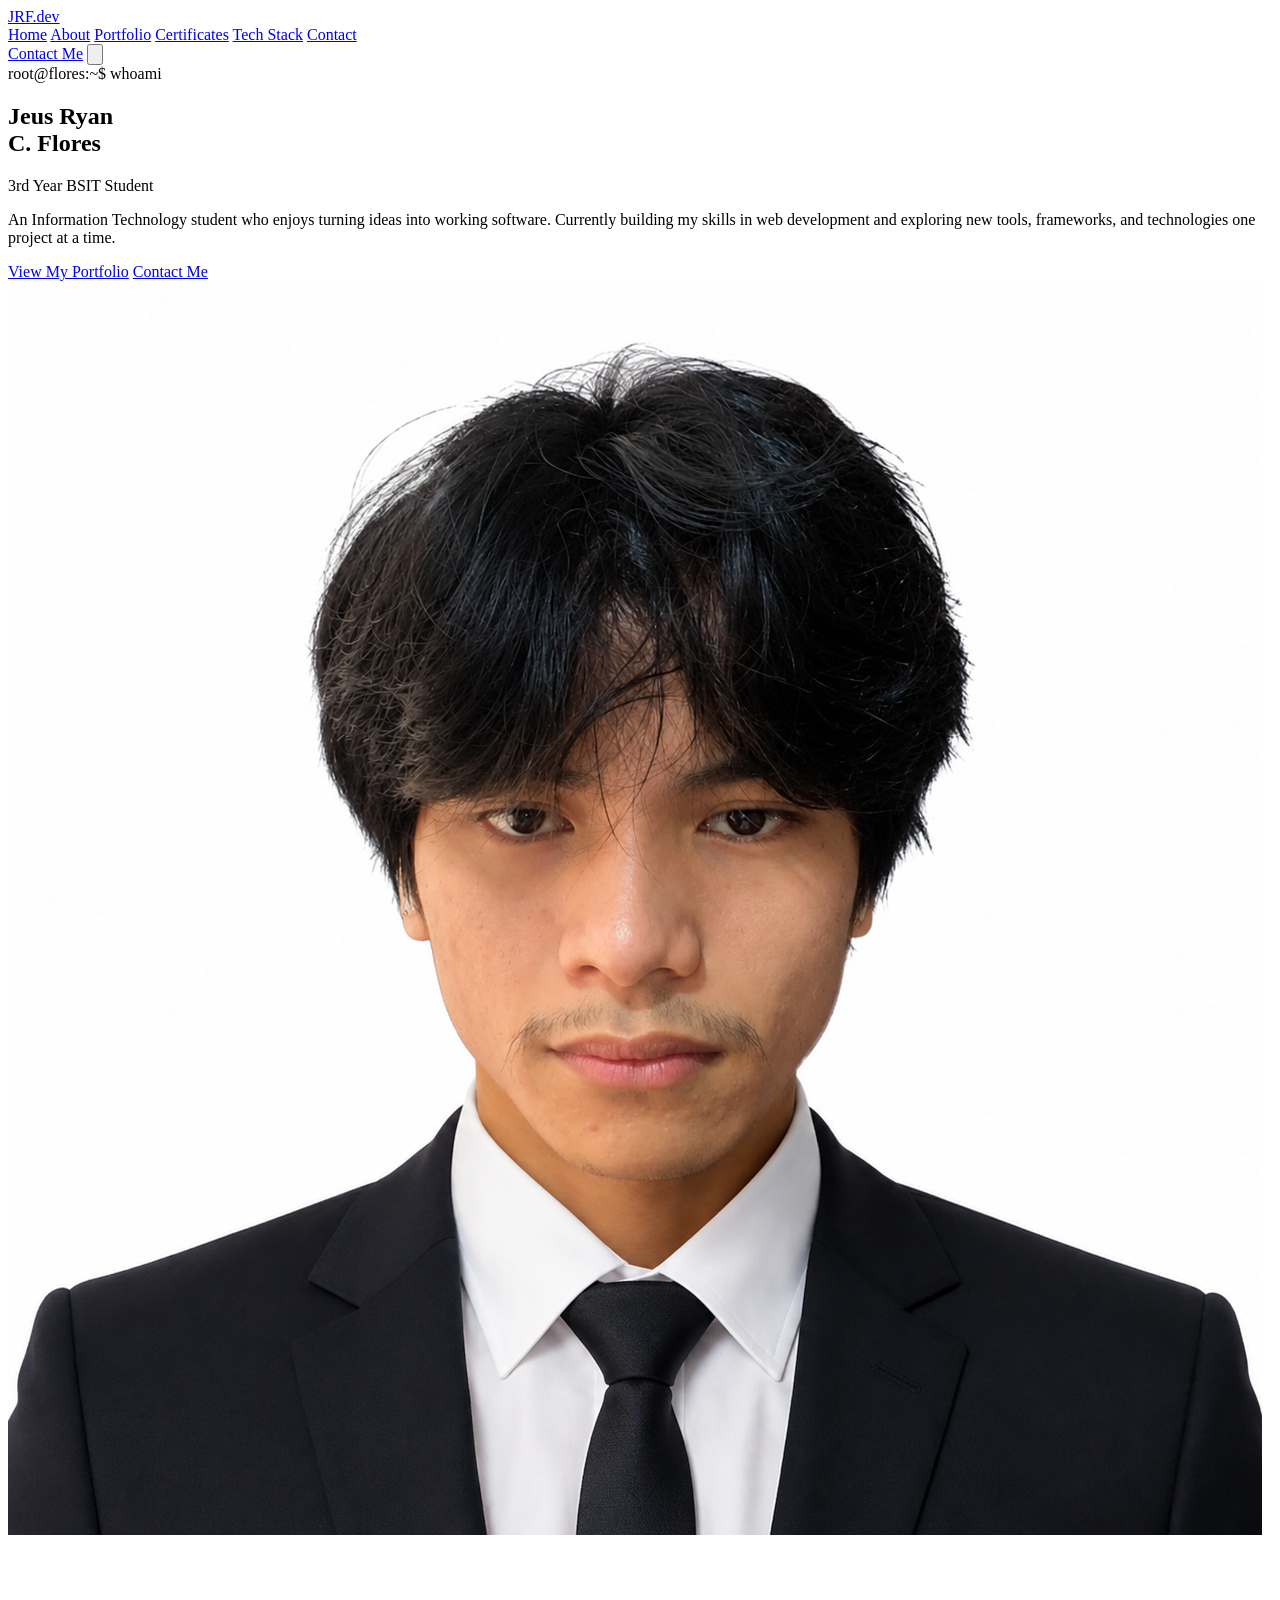
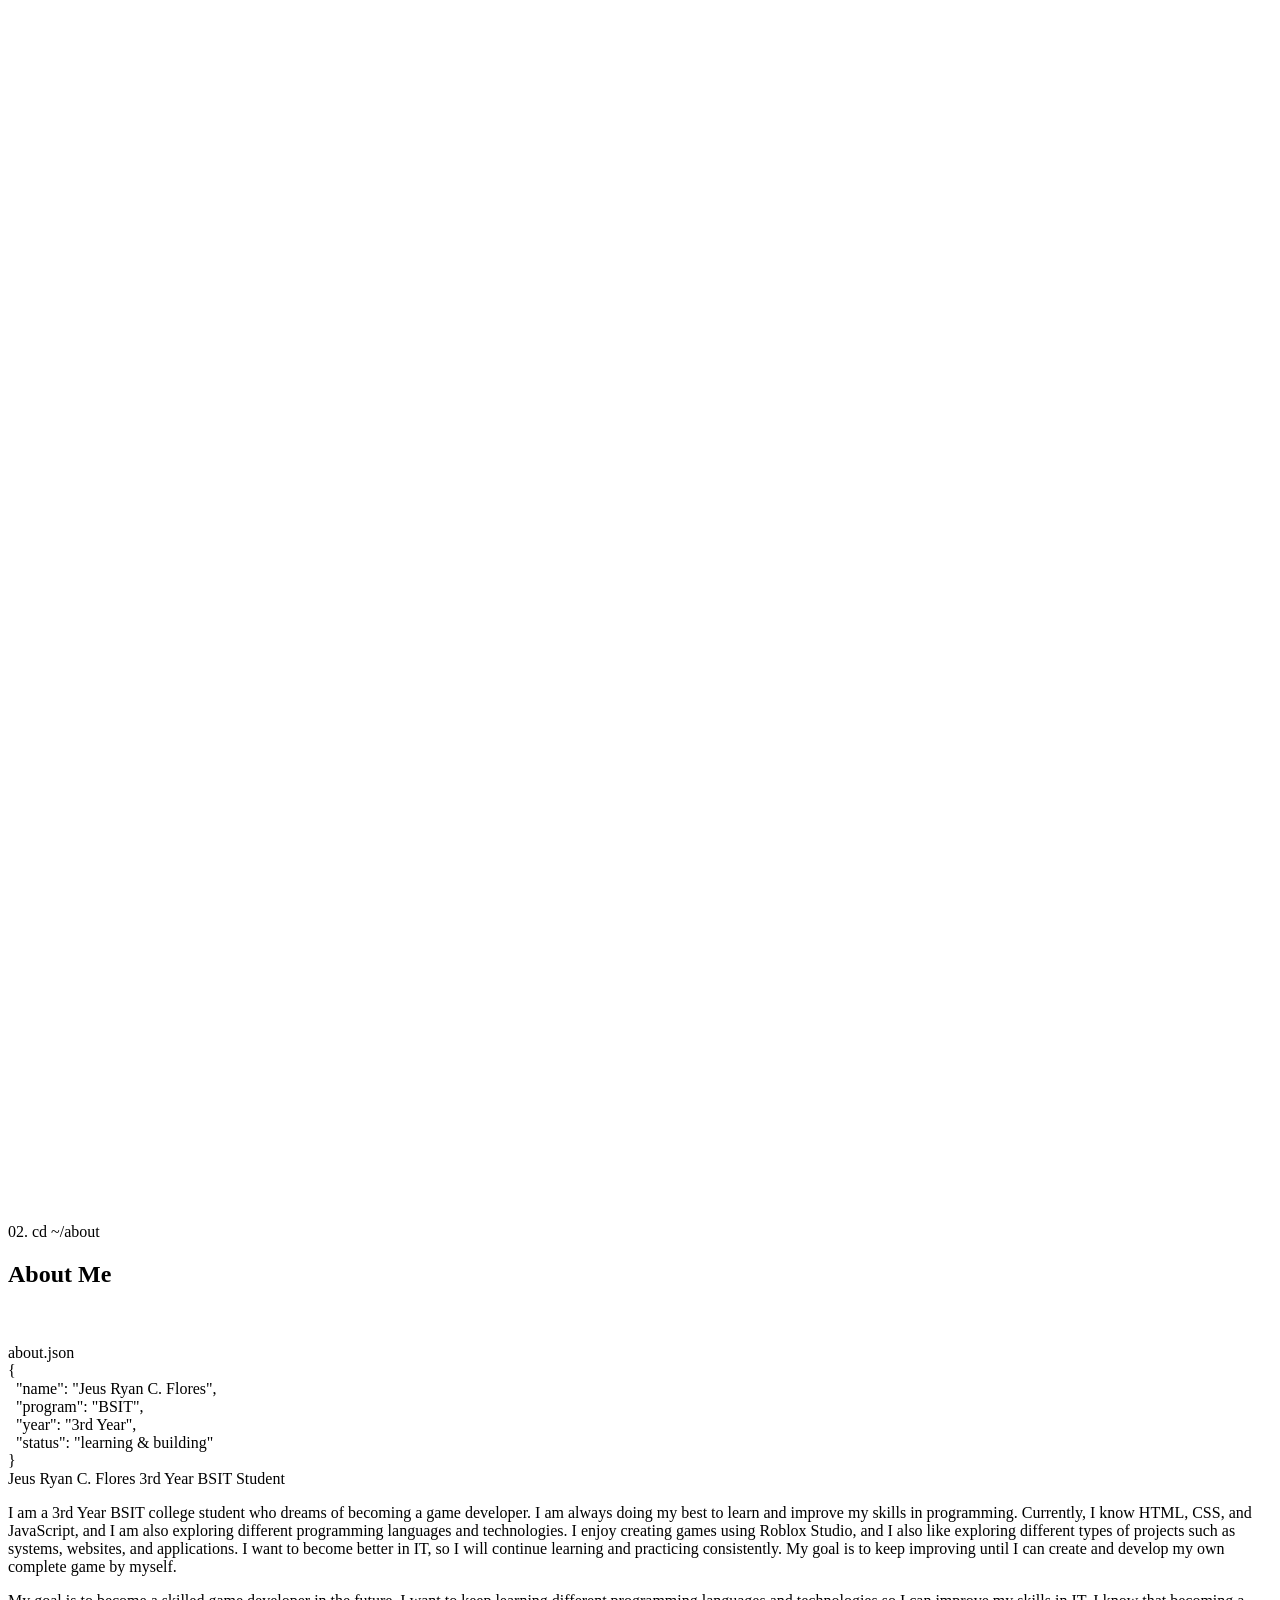
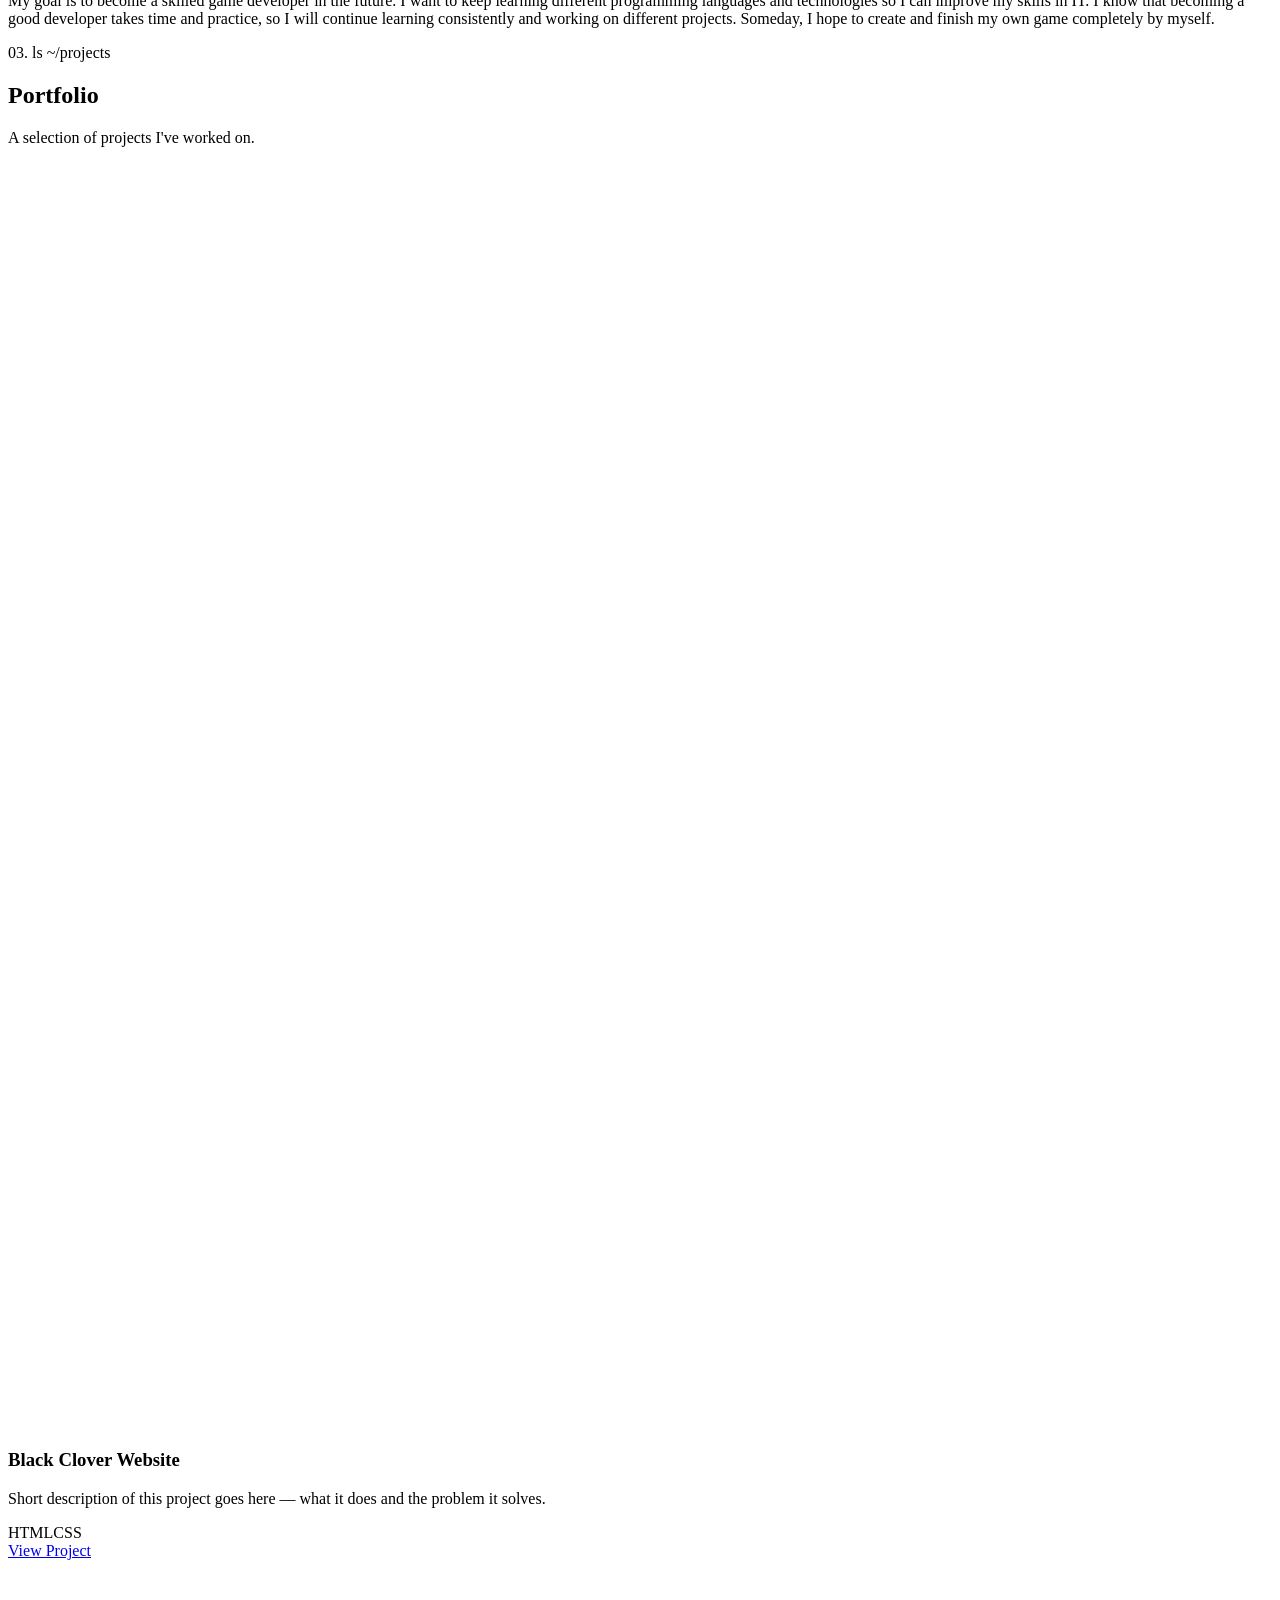
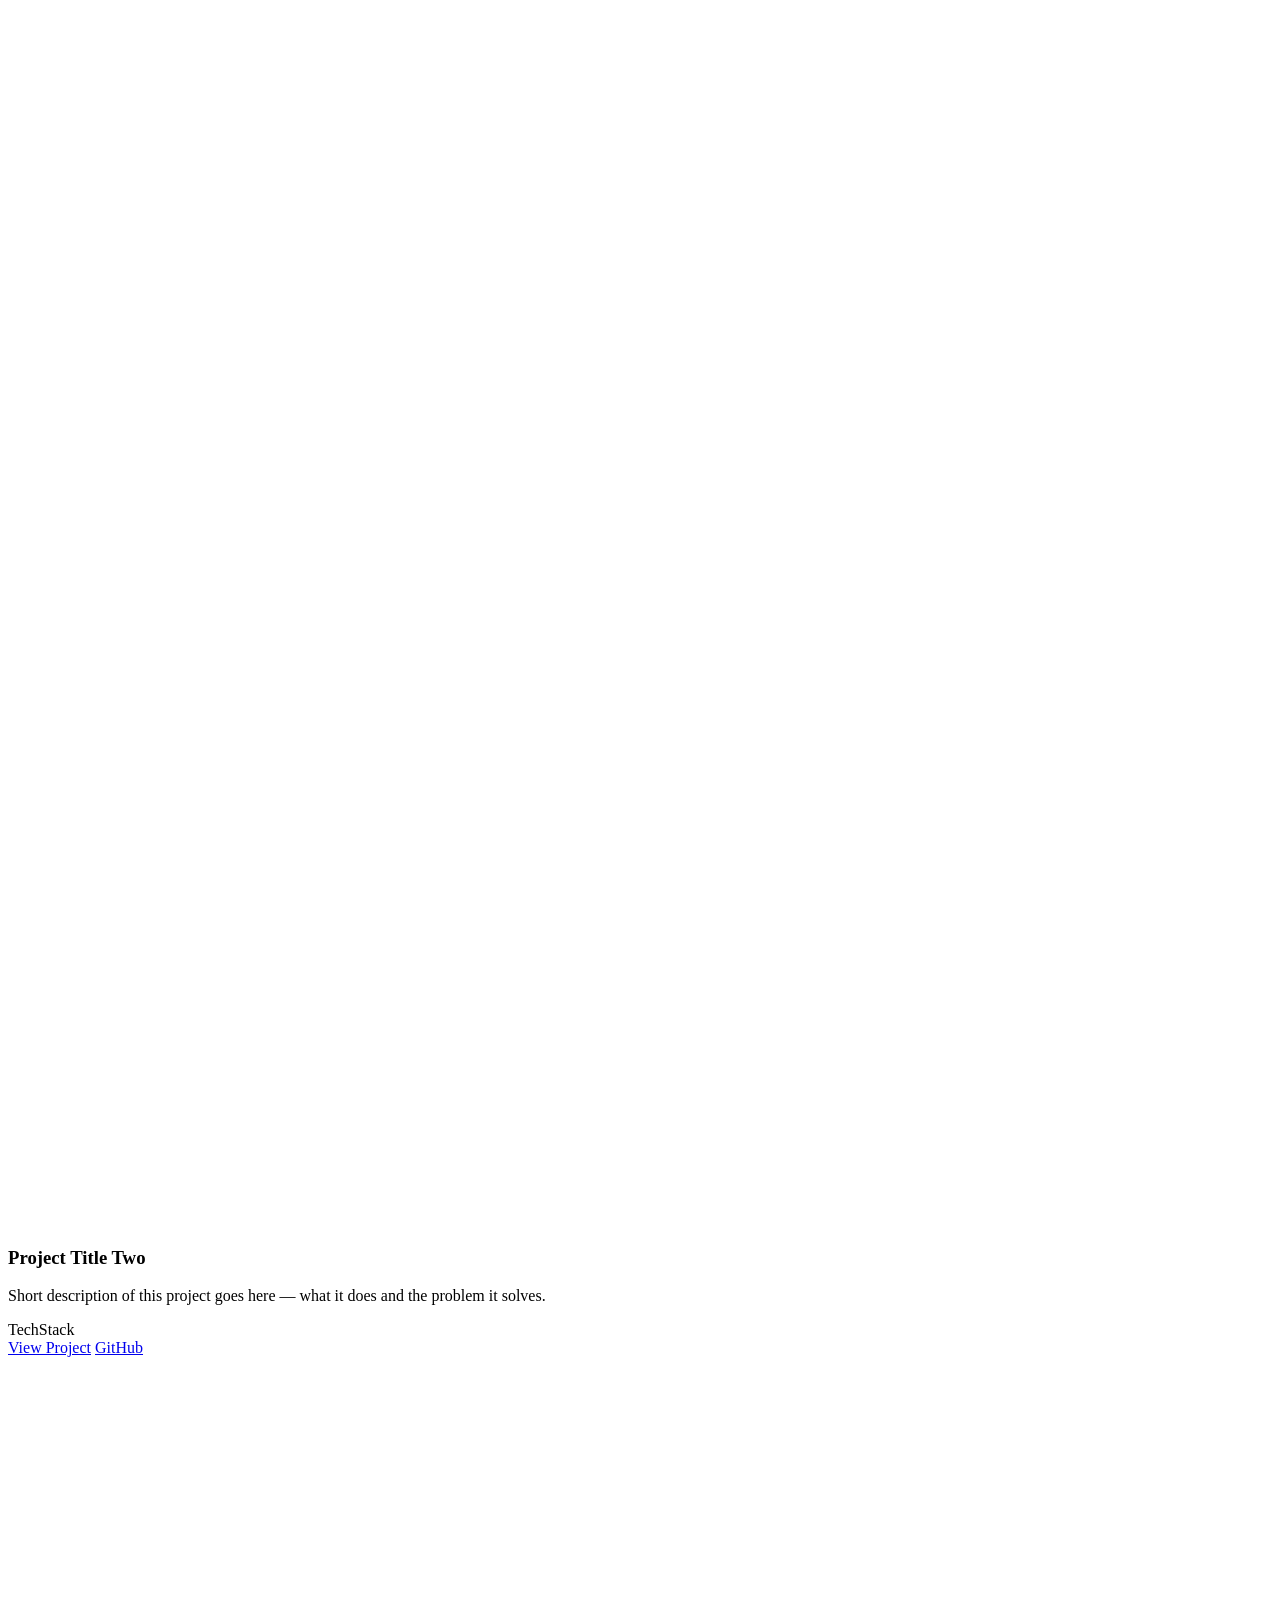
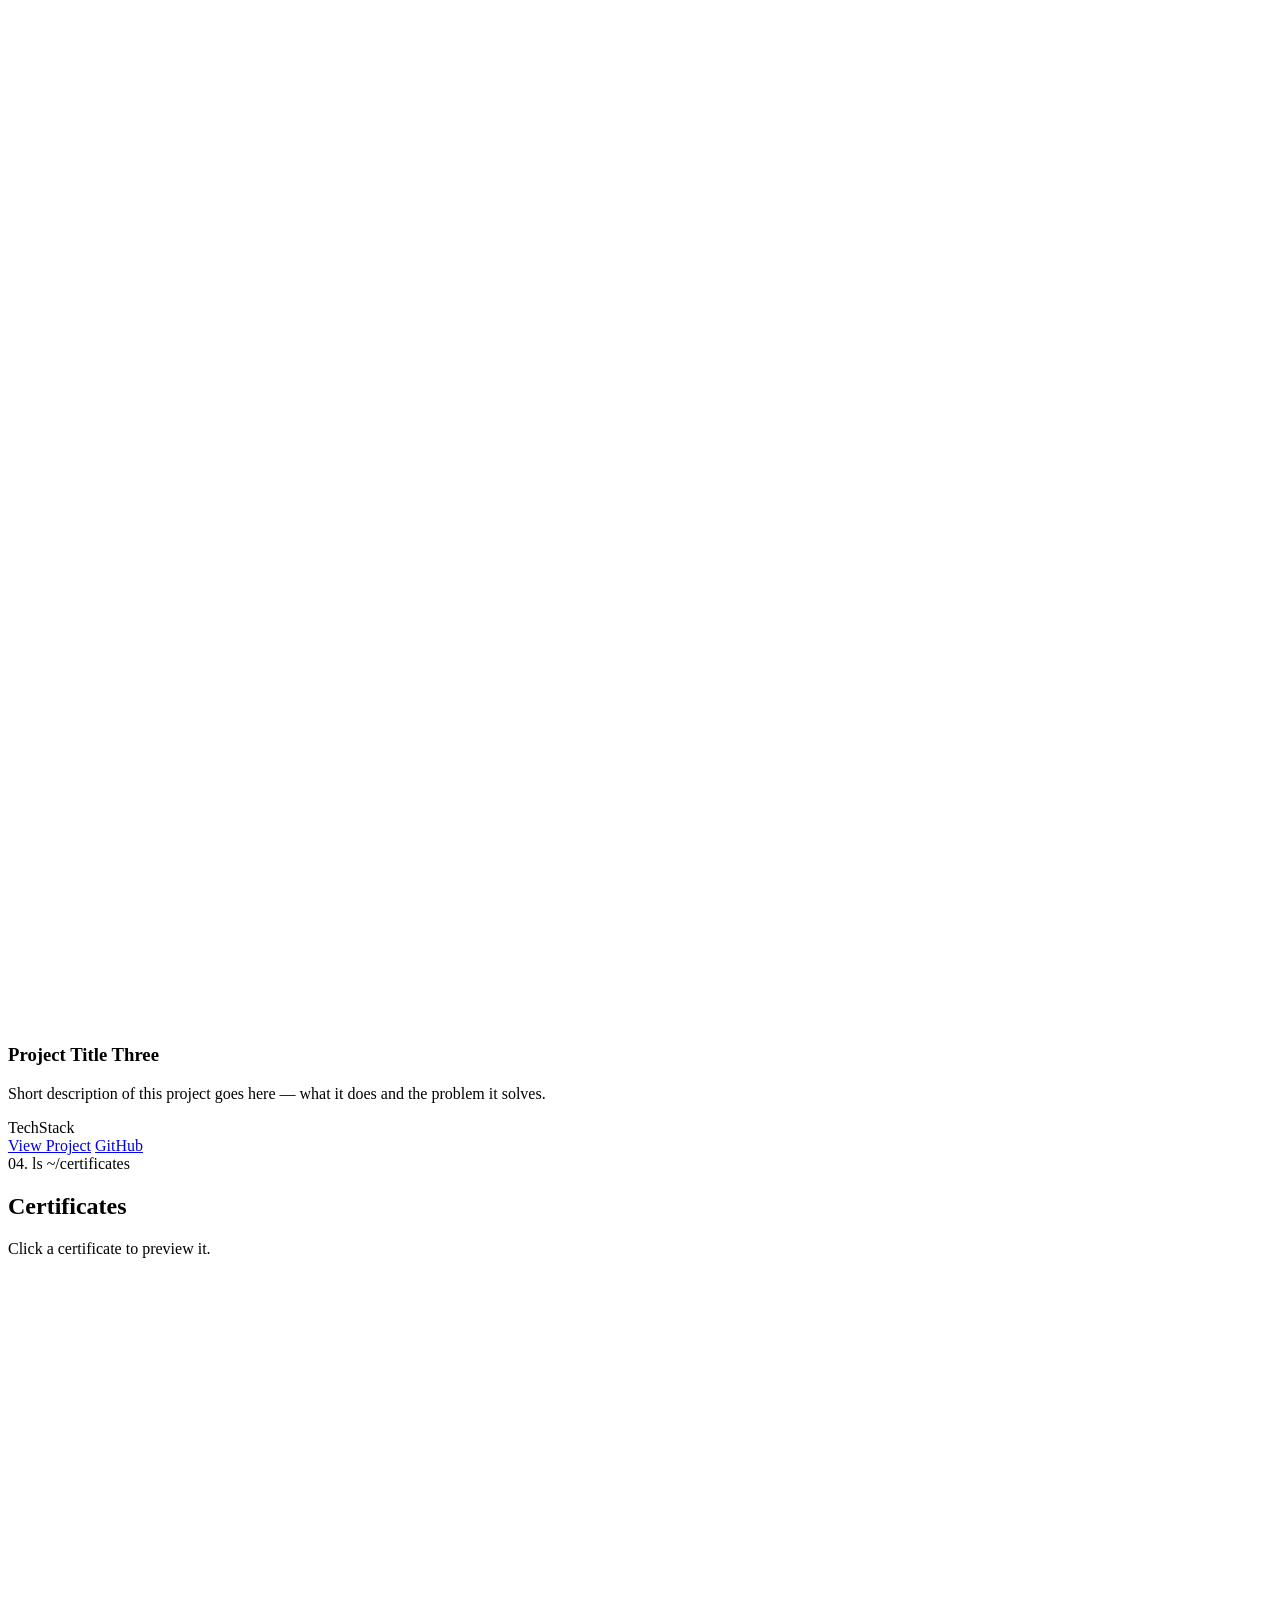
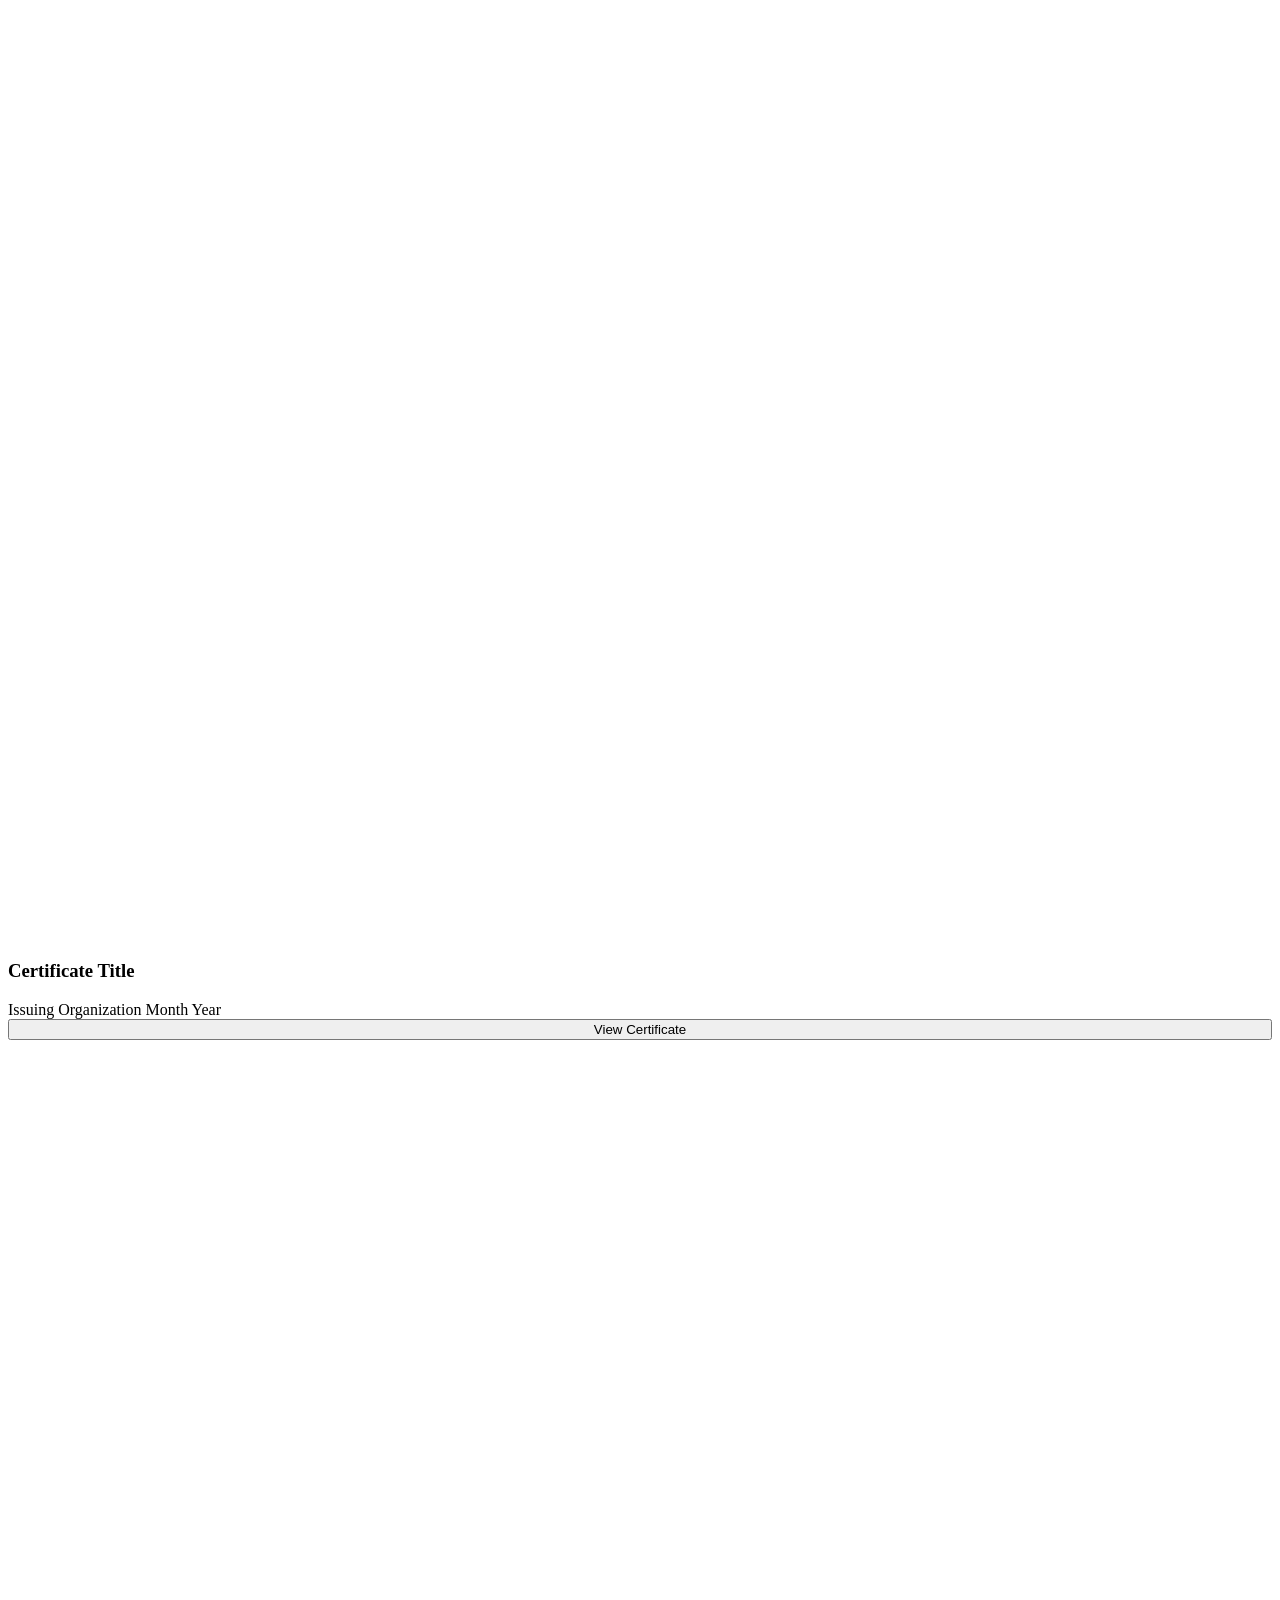
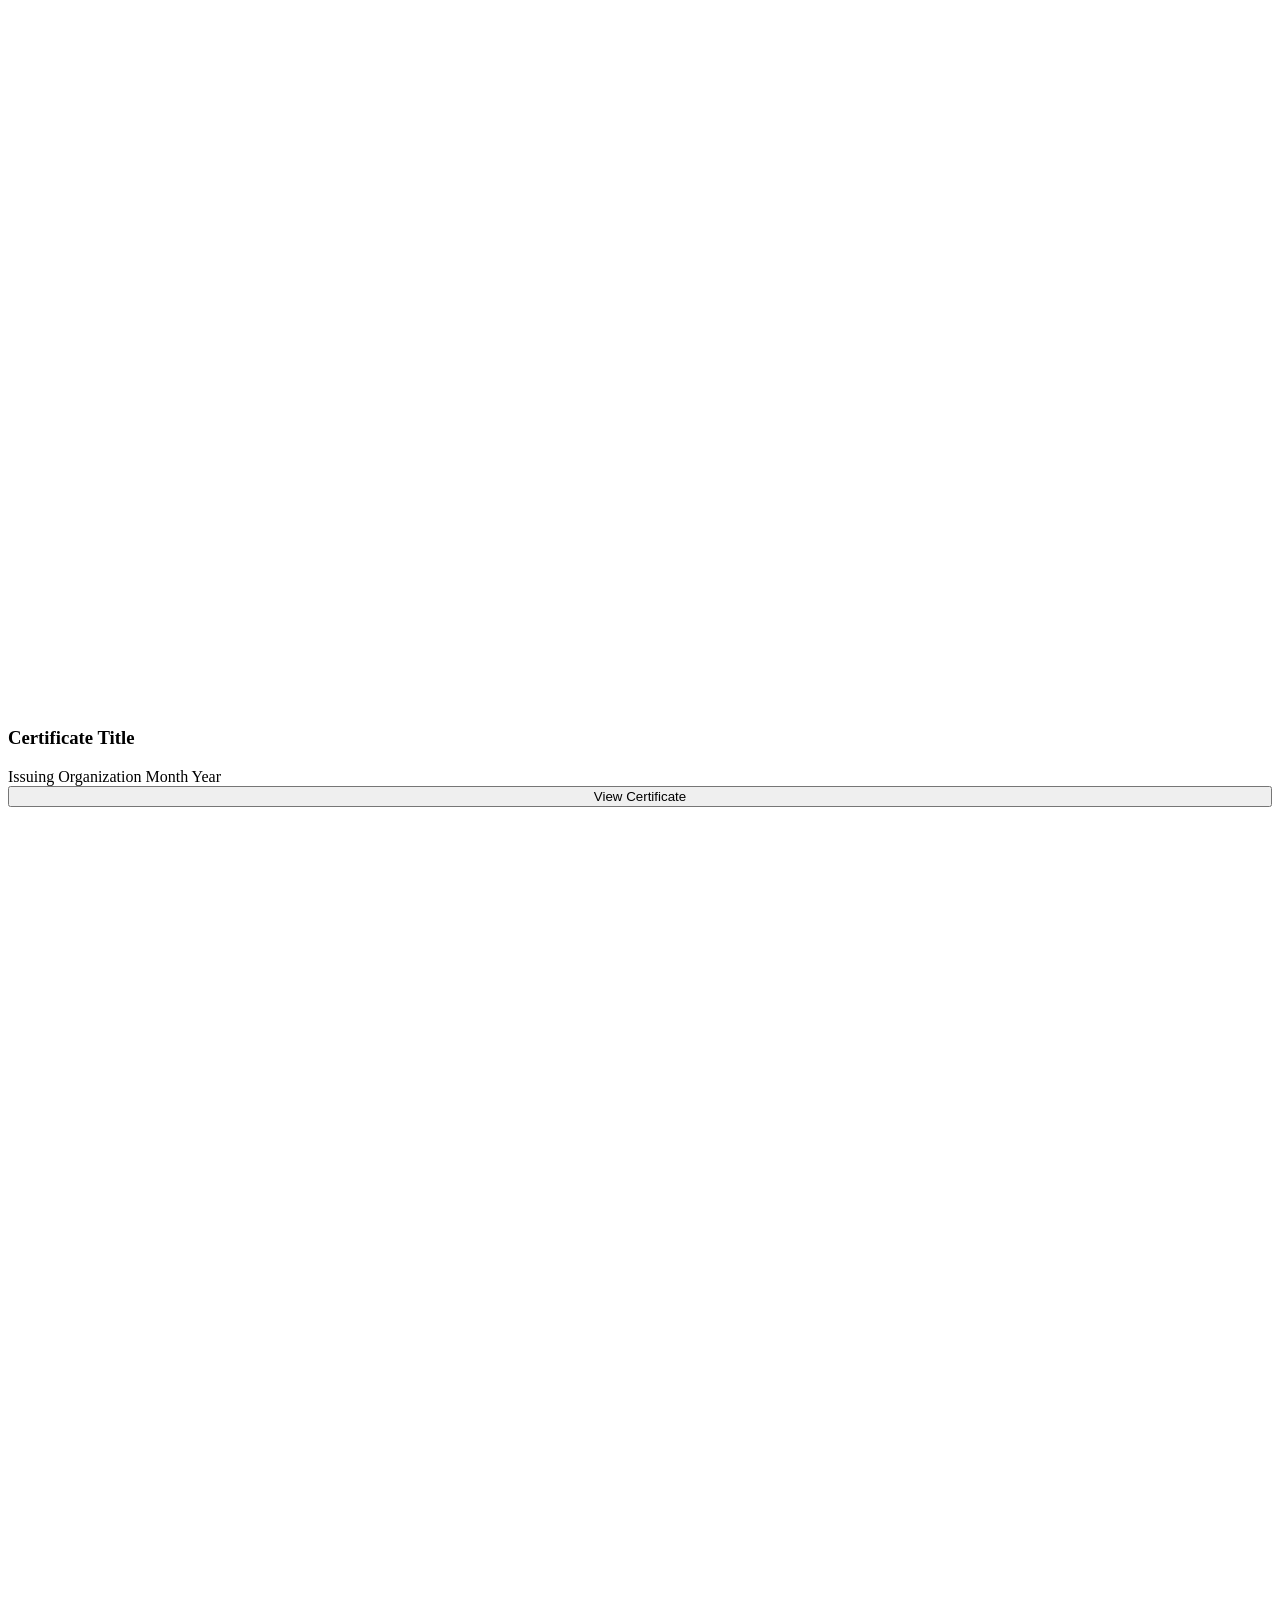
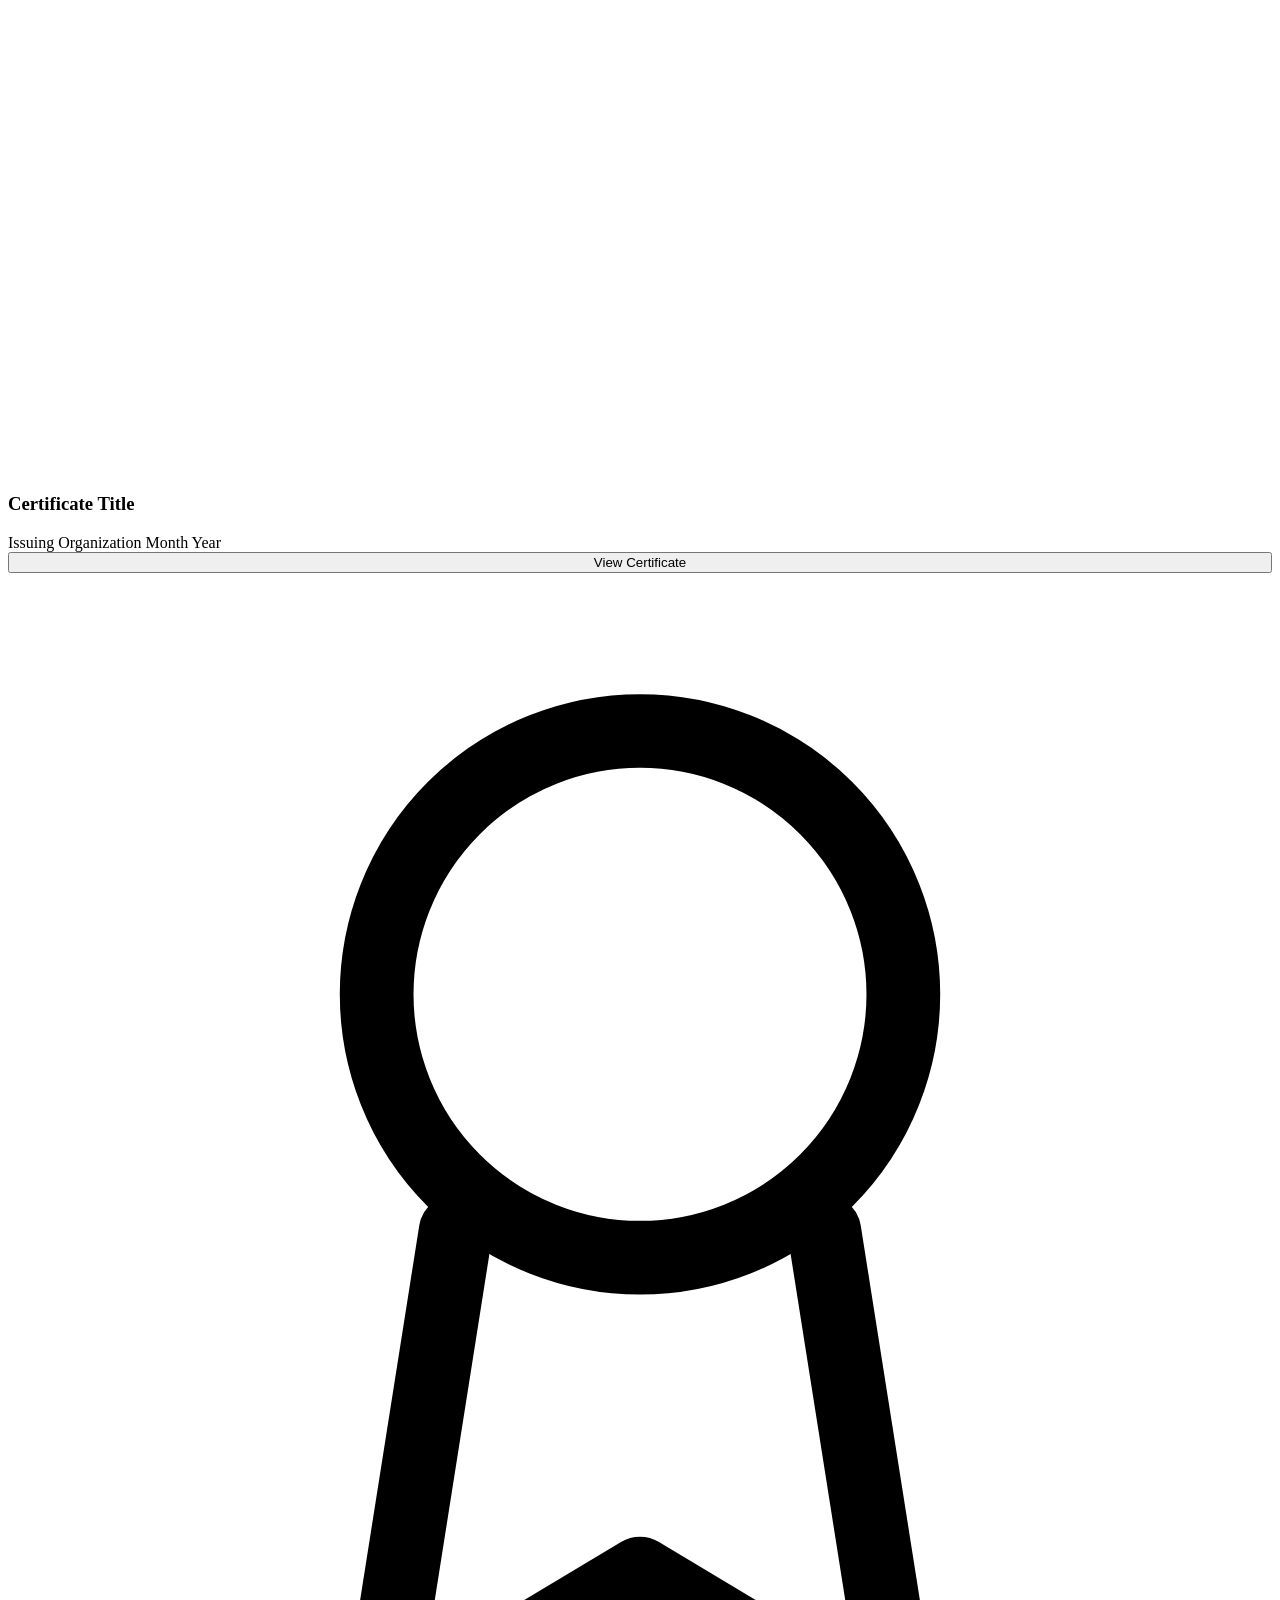
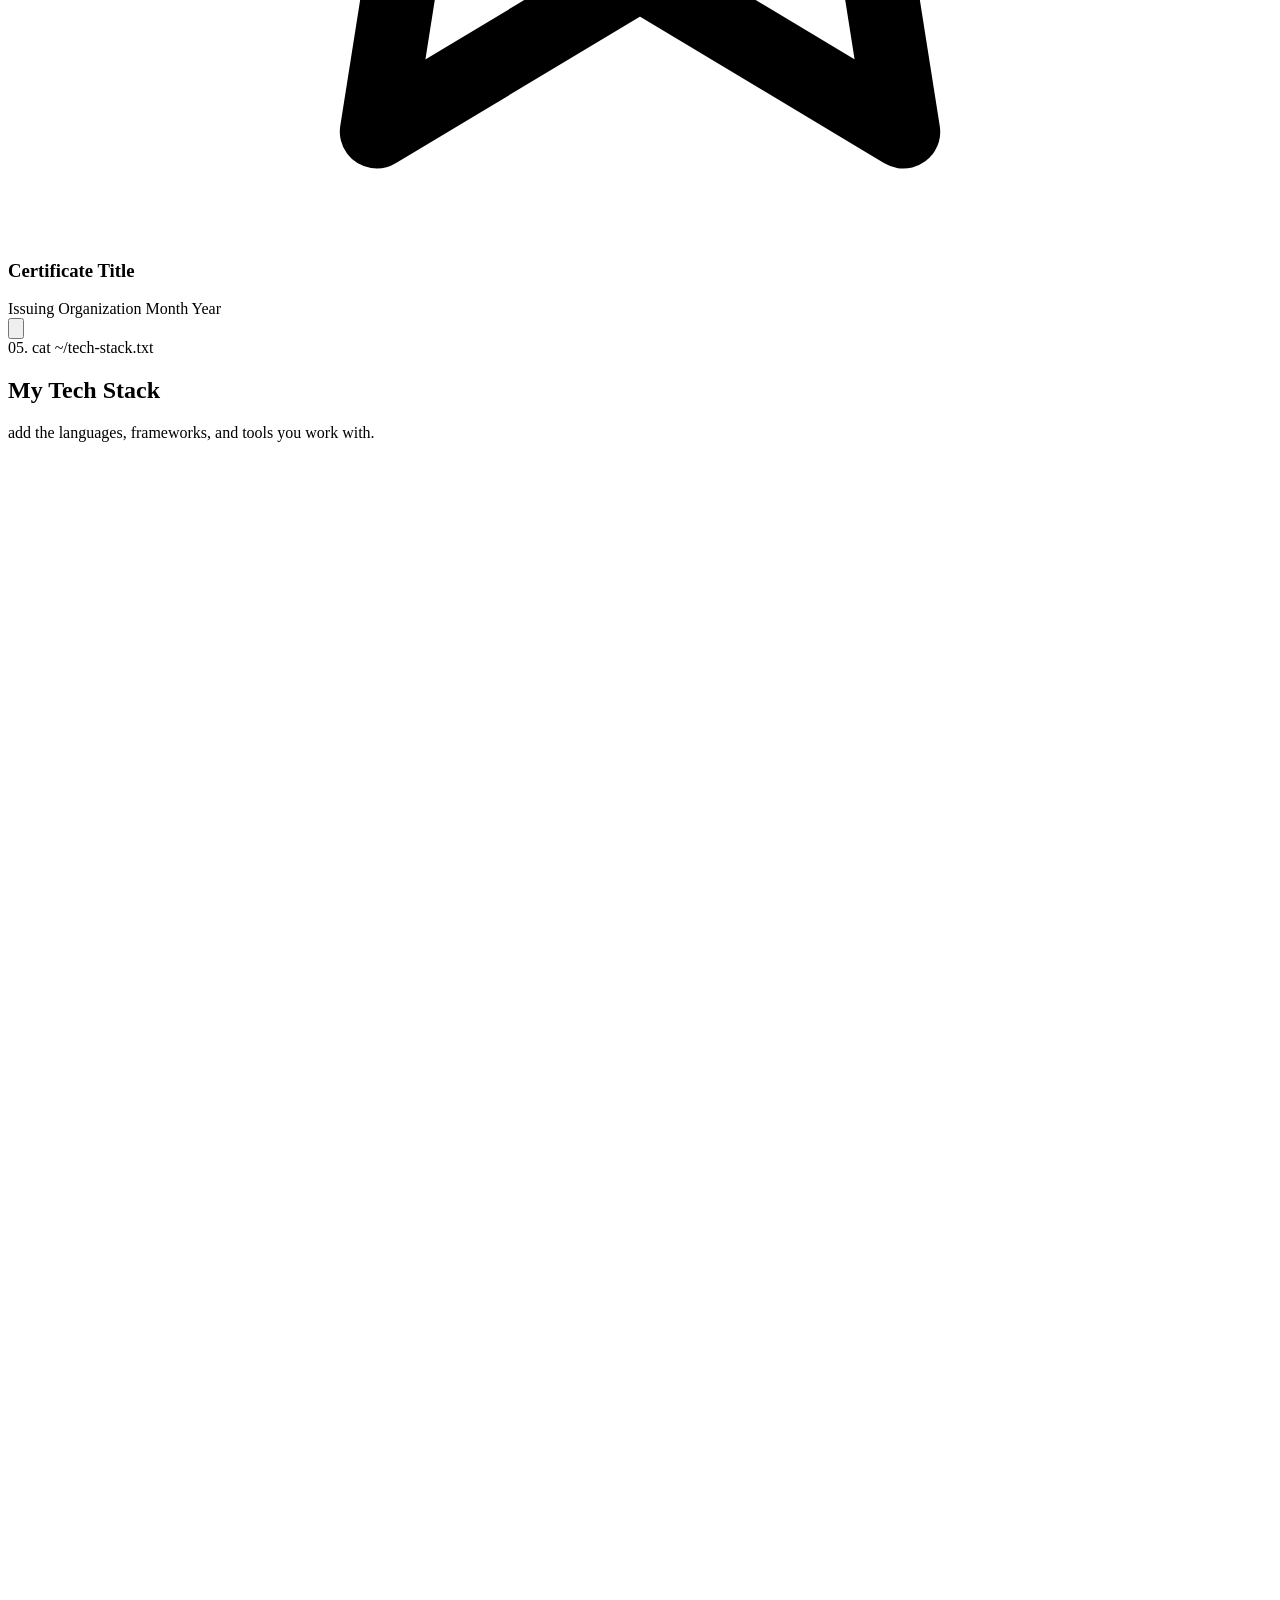
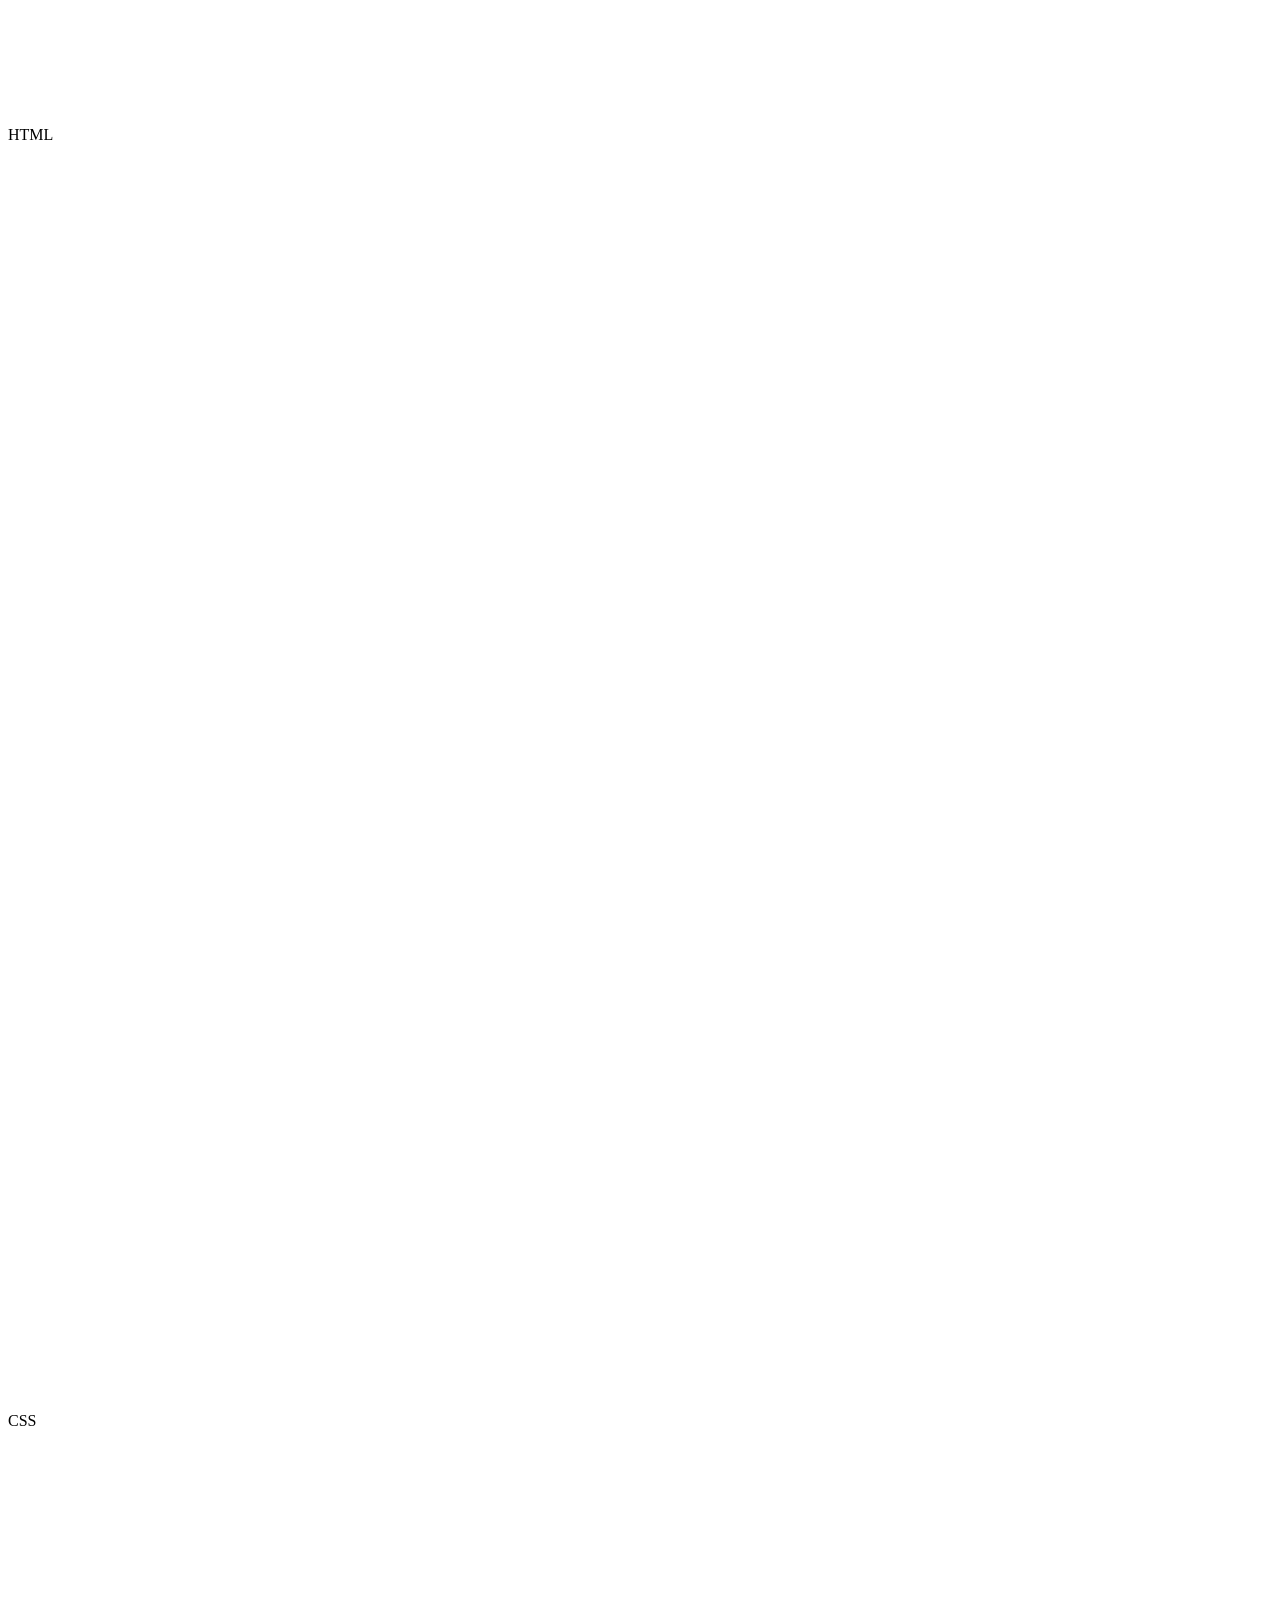
==== PortFolio/index.html @ 73a95096 "Add files via upload" ====
<!DOCTYPE html>
<html lang="en">
<head>
<meta charset="UTF-8">
<meta name="viewport" content="width=device-width, initial-scale=1.0">
<title>Jeus Ryan C. Flores — BSIT Student</title>
<link rel="preconnect" href="https://fonts.googleapis.com">
<link rel="preconnect" href="https://fonts.gstatic.com" crossorigin>
<link href="https://fonts.googleapis.com/css2?family=Space+Grotesk:wght@400;500;600;700&family=Inter:wght@400;500;600&family=JetBrains+Mono:wght@400;500&display=swap" rel="stylesheet">
<link rel="stylesheet" href="style.css">

</head>
<body>
 
<div class="bg-grid"></div>
<div class="bg-glow g1"></div>
<div class="bg-glow g2"></div>
<div class="bg-glow g3"></div>
<div class="bg-noise"></div>
 
<header id="site-header">
  <div class="nav-inner">
    <a href="#home" class="logo"><span class="dot"></span>JRF.dev</a>
    <nav class="nav-links" id="nav-links">
      <a href="#home" class="active">Home</a>
      <a href="#about">About</a>
      <a href="#portfolio">Portfolio</a>
      <a href="#certificates">Certificates</a>
      <a href="#tech-stack">Tech Stack</a>
      <a href="#contact">Contact</a>
    </nav>
    <a href="#contact" class="nav-cta">Contact Me</a>
    <button class="menu-toggle" id="menu-toggle" aria-label="Toggle menu">
      <svg viewBox="0 0 24 24" fill="none" stroke="currentColor" stroke-width="1.6"><path d="M4 7h16M4 12h16M4 17h16" stroke-linecap="round"/></svg>
    </button>
  </div>
</header>
 
<!-- ================= HOME ================= -->
<section class="hero" id="home">
  <div class="wrap hero-inner">
    <div>
      <div class="eyebrow">root@flores:~$ whoami</div>
      <h1 class="hero-name">Jeus Ryan<br>C. Flores<span class="cursor">&nbsp;</span></h1>
      <div class="hero-role"><span class="bar"></span>3rd Year BSIT Student</div>
      <p class="hero-intro">
        An Information Technology student who enjoys turning ideas into working software.
        Currently building my skills in web development and exploring new tools, frameworks,
        and technologies one project at a time.
      </p>
      <div class="btn-row">
        <a href="#portfolio" class="btn btn-primary">View My Portfolio</a>
        <a href="#contact" class="btn btn-outline">Contact Me</a>
      </div>
    </div>
 
    <!-- EDIT: PROFILE IMAGE — replace this placeholder block with your own <img src="your-photo.jpg" alt="Jeus Ryan C. Flores"> -->
    <div class="profile-frame">
       <img src="image/ChatGPT Image Aug 17, 2026, 12_34_16 AM.png" alt = "jeus ryan flores">
        <svg viewBox="0 0 24 24" fill="none" stroke-width="1.5"><path d="M20 21v-2a4 4 0 0 0-4-4H8a4 4 0 0 0-4 4v2" stroke-linecap="round" stroke-linejoin="round"/><circle cx="12" cy="7" r="4"/></svg>
      </div>
      <p class="profile-label">
    </div>
  </div>
</section>
 
<!-- ================= ABOUT ================= -->
<section class="section-pad" id="about">
  <div class="wrap">
    <div class="reveal">
      <div class="eyebrow"><span class="section-num">02.</span> cd ~/about</div>
      <h2 class="section-title">About Me</h2>
    </div>
 
    <div class="about-grid" style="margin-top:56px;">
      <div class="reveal">
        <div class="code-window">
          <div class="code-window-bar">
            <span></span><span></span><span></span>
            <span class="code-window-title">about.json</span>
          </div>
          <div class="code-window-body">
            <div>{</div>
            <div>&nbsp;&nbsp;<span class="k">"name"</span>: <span class="s">"Jeus Ryan C. Flores"</span>,</div>
            <div>&nbsp;&nbsp;<span class="k">"program"</span>: <span class="s">"BSIT"</span>,</div>
            <div>&nbsp;&nbsp;<span class="k">"year"</span>: <span class="s">"3rd Year"</span>,</div>
            <div>&nbsp;&nbsp;<span class="k">"status"</span>: <span class="s">"learning & building"</span></div>
            <div>}</div>
          </div>
        </div>
      </div>
 
      <div class="reveal">
        <div class="about-name">
          Jeus Ryan C. Flores
          <span>3rd Year BSIT Student</span>
        </div>
        <!-- EDIT: ABOUT TEXT — replace the paragraph below with your own background/introduction -->
        <p class="about-text">
          I am a 3rd Year BSIT college student who dreams of becoming a game developer.
          I am always doing my best to learn and improve my skills in programming. Currently, I know HTML, CSS, and JavaScript, and I am also exploring different programming languages and technologies.
          I enjoy creating games using Roblox Studio, and I also like exploring different types of projects such as systems, websites, and applications.
          I want to become better in IT, so I will continue learning and practicing consistently. My goal is to keep improving until I can create and develop my own complete game by myself.
        </p>
        <p class="about-text" style="margin-top:16px;">
          My goal is to become a skilled game developer in the future. I want to keep learning different programming languages and technologies so I can improve my skills in IT. 
          I know that becoming a good developer takes time and practice, so I will continue learning consistently and working on different projects. 
          Someday, I hope to create and finish my own game completely by myself.
        </p>
  </div>
</section>
 
<!-- ================= PORTFOLIO ================= -->
<section class="section-pad" id="portfolio">
  <div class="wrap">
    <div class="section-head reveal">
      <div class="eyebrow"><span class="section-num">03.</span> ls ~/projects</div>
      <h2 class="section-title">Portfolio</h2>
      <p class="section-sub">A selection of projects I've worked on.</p>
    </div>
 
    <div class="grid-3">
      <!-- EDIT: PROJECT CARD 1 -->
      <div class="card reveal">
        <div class="card-thumb">
          <svg viewBox="0 0 24 24" fill="none" stroke-width="1.4"><rect x="3" y="4" width="18" height="14" rx="2"/><path d="M3 9h18M8 4v14" stroke-linecap="round"/></svg>
        </div>
        <div class="card-body">
          <h3 class="card-title">Black Clover Website</h3>
          <p class="card-desc">Short description of this project goes here — what it does and the problem it solves.</p>
          <div class="tag-row">
            <span class="tag">HTML</span><span class="tag">CSS</span>
          </div>
          <div class="card-actions">
            <a href="Black-clover-website/blackclover.html" class="btn btn-outline" target="_blank">View Project</a>
          </div>
        </div>
      </div>
 
      <!-- EDIT: PROJECT CARD 2 -->
      <div class="card reveal">
        <div class="card-thumb">
          <svg viewBox="0 0 24 24" fill="none" stroke-width="1.4"><rect x="3" y="4" width="18" height="14" rx="2"/><path d="M3 9h18M8 4v14" stroke-linecap="round"/></svg>
        </div>
        <div class="card-body">
          <h3 class="card-title">Project Title Two</h3>
          <p class="card-desc">Short description of this project goes here — what it does and the problem it solves.</p>
          <div class="tag-row">
            <span class="tag">Tech</span><span class="tag">Stack</span>
          </div>
          <div class="card-actions">
            <a href="#" class="btn btn-outline">View Project</a>
            <a href="#" class="btn btn-outline">GitHub</a>
          </div>
        </div>
      </div>
 
      <!-- EDIT: PROJECT CARD 3 -->
      <div class="card reveal">
        <div class="card-thumb">
          <svg viewBox="0 0 24 24" fill="none" stroke-width="1.4"><rect x="3" y="4" width="18" height="14" rx="2"/><path d="M3 9h18M8 4v14" stroke-linecap="round"/></svg>
        </div>
        <div class="card-body">
          <h3 class="card-title">Project Title Three</h3>
          <p class="card-desc">Short description of this project goes here — what it does and the problem it solves.</p>
          <div class="tag-row">
            <span class="tag">Tech</span><span class="tag">Stack</span>
          </div>
          <div class="card-actions">
            <a href="#" class="btn btn-outline">View Project</a>
            <a href="#" class="btn btn-outline">GitHub</a>
          </div>
        </div>
      </div>
    </div>
  </div>
</section>
 
<!-- ================= CERTIFICATES ================= -->
<section class="section-pad" id="certificates">
  <div class="wrap">
    <div class="section-head reveal">
      <div class="eyebrow"><span class="section-num">04.</span> ls ~/certificates</div>
      <h2 class="section-title">Certificates</h2>
      <p class="section-sub">Click a certificate to preview it.</p>
    </div>
 
    <div class="grid-3" id="cert-grid">
      <!-- EDIT: CERTIFICATE CARD 1 -->
      <div class="card cert-card reveal" data-title="Certificate Title" data-org="Issuing Organization" data-date="Month Year">
        <div class="card-thumb cert-thumb">
          <svg viewBox="0 0 24 24" fill="none" stroke-width="1.4"><circle cx="12" cy="8" r="5"/><path d="M8.5 12.5 7 22l5-3 5 3-1.5-9.5" stroke-linecap="round" stroke-linejoin="round"/></svg>
        </div>
        <div class="card-body">
          <h3 class="card-title">Certificate Title</h3>
          <div class="cert-meta">
            <span class="cert-org">Issuing Organization</span>
            <span class="cert-date">Month Year</span>
          </div>
          <div class="card-actions"><button class="btn btn-outline" style="width:100%;">View Certificate</button></div>
        </div>
      </div>
 
      <!-- EDIT: CERTIFICATE CARD 2 -->
      <div class="card cert-card reveal" data-title="Certificate Title" data-org="Issuing Organization" data-date="Month Year">
        <div class="card-thumb cert-thumb">
          <svg viewBox="0 0 24 24" fill="none" stroke-width="1.4"><circle cx="12" cy="8" r="5"/><path d="M8.5 12.5 7 22l5-3 5 3-1.5-9.5" stroke-linecap="round" stroke-linejoin="round"/></svg>
        </div>
        <div class="card-body">
          <h3 class="card-title">Certificate Title</h3>
          <div class="cert-meta">
            <span class="cert-org">Issuing Organization</span>
            <span class="cert-date">Month Year</span>
          </div>
          <div class="card-actions"><button class="btn btn-outline" style="width:100%;">View Certificate</button></div>
        </div>
      </div>
 
      <!-- EDIT: CERTIFICATE CARD 3 -->
      <div class="card cert-card reveal" data-title="Certificate Title" data-org="Issuing Organization" data-date="Month Year">
        <div class="card-thumb cert-thumb">
          <svg viewBox="0 0 24 24" fill="none" stroke-width="1.4"><circle cx="12" cy="8" r="5"/><path d="M8.5 12.5 7 22l5-3 5 3-1.5-9.5" stroke-linecap="round" stroke-linejoin="round"/></svg>
        </div>
        <div class="card-body">
          <h3 class="card-title">Certificate Title</h3>
          <div class="cert-meta">
            <span class="cert-org">Issuing Organization</span>
            <span class="cert-date">Month Year</span>
          </div>
          <div class="card-actions"><button class="btn btn-outline" style="width:100%;">View Certificate</button></div>
        </div>
      </div>
    </div>
  </div>
</section>
 
<!-- lightbox -->
<div class="lightbox" id="lightbox">
  <div class="lightbox-inner">
    <div class="lightbox-img">
      <svg viewBox="0 0 24 24" fill="none" stroke-width="1.4" stroke="currentColor"><circle cx="12" cy="8" r="5"/><path d="M8.5 12.5 7 22l5-3 5 3-1.5-9.5" stroke-linecap="round" stroke-linejoin="round"/></svg>
    </div>
    <div class="lightbox-body">
      <h3 class="card-title" id="lb-title">Certificate Title</h3>
      <div class="cert-meta" style="margin-top:6px;">
        <span class="cert-org" id="lb-org">Issuing Organization</span>
        <span class="cert-date" id="lb-date">Month Year</span>
      </div>
    </div>
  </div>
  <button class="lightbox-close" id="lb-close" aria-label="Close preview">
    <svg viewBox="0 0 24 24" fill="none" stroke="currentColor" stroke-width="1.6"><path d="M6 6l12 12M18 6 6 18" stroke-linecap="round"/></svg>
  </button>
</div>
 
<!-- ================= TECH STACK ================= -->
<section class="section-pad" id="tech-stack">
  <div class="wrap">
    <div class="section-head reveal">
      <div class="eyebrow"><span class="section-num">05.</span> cat ~/tech-stack.txt</div>
      <h2 class="section-title">My Tech Stack</h2>
      <p class="section-sub">add the languages, frameworks, and tools you work with.</p>
    </div>
 
    <!-- EDIT: TECH STACK — replace these empty slots with your own technology icons + labels -->
    <div class="tech-panel reveal">
      <div class="tech-grid">
        <div class="tech-slot">
          <svg viewBox="0 0 24 24" fill="none" stroke-width="1.5"><path d="M12 5v14M5 12h14" stroke-linecap="round"/></svg>
          <span>HTML</span>
        </div>
        <div class="tech-slot">
          <svg viewBox="0 0 24 24" fill="none" stroke-width="1.5"><path d="M12 5v14M5 12h14" stroke-linecap="round"/></svg>
          <span>CSS</span>
        </div>
        <div class="tech-slot">
          <svg viewBox="0 0 24 24" fill="none" stroke-width="1.5"><path d="M12 5v14M5 12h14" stroke-linecap="round"/></svg>
          <span>JAVA SCRIPT</span>
        </div>
        <div class="tech-slot">
          <svg viewBox="0 0 24 24" fill="none" stroke-width="1.5"><path d="M12 5v14M5 12h14" stroke-linecap="round"/></svg>
          <span>Add Technology</span>
        </div>
        <div class="tech-slot">
          <svg viewBox="0 0 24 24" fill="none" stroke-width="1.5"><path d="M12 5v14M5 12h14" stroke-linecap="round"/></svg>
          <span>Add Technology</span>
        </div>
        <div class="tech-slot">
          <svg viewBox="0 0 24 24" fill="none" stroke-width="1.5"><path d="M12 5v14M5 12h14" stroke-linecap="round"/></svg>
          <span>Add Technology</span>
        </div>
      </div>
    </div>
  </div>
</section>
 
<!-- ================= CONTACT ================= -->
<section class="section-pad" id="contact">
  <div class="wrap">
    <div class="section-head reveal">
      <div class="eyebrow"><span class="section-num">06.</span> ~/contact --send</div>
      <h2 class="section-title">Get In Touch</h2>
      <p class="section-sub">Have a question or just want to connect? Send a message below.</p>
    </div>
 
    <div class="contact-grid">
      <form class="reveal" id="contact-form">
        <div class="field-group">
          <label class="field-label" for="cf-name">Name</label>
          <input class="field" type="text" id="cf-name" placeholder="Your full name" required>
        </div>
        <div class="field-group">
          <label class="field-label" for="cf-email">Email</label>
          <input class="field" type="email" id="cf-email" placeholder="name@example.com" required>
        </div>
        <div class="field-group">
          <label class="field-label" for="cf-msg">Message</label>
          <textarea class="field" id="cf-msg" placeholder="Write your message here..." required></textarea>
        </div>
        <button type="submit" class="btn btn-primary" style="width:100%;justify-content:center;">Send Message</button>
        <div class="status-msg" id="form-status"></div>
      </form>
 
      <div class="contact-side-card reveal">
        <!-- EDIT: CONTACT INFO — replace the email and social links below -->
        <div class="contact-line">
          <svg viewBox="0 0 24 24" fill="none" stroke-width="1.5"><path d="M4 4h16v16H4z" stroke-linejoin="round"/><path d="m4 6 8 7 8-7" stroke-linecap="round" stroke-linejoin="round"/></svg>
          <div>
            <span class="label">Email</span>
            <span class="val">Jeusryan03@gmail.com</span>
          </div>
        </div>
        <div class="contact-line">
          <svg viewBox="0 0 24 24" fill="none" stroke-width="1.5"><rect x="3" y="3" width="18" height="18" rx="4"/><path d="M9 12h.01M12 12h.01M15 12h.01" stroke-linecap="round"/></svg>
          <div>
            <span class="label">Status</span>
            <span class="val">Open to connect & collaborate</span>
          </div>
        </div>
 
        <div class="social-row">
          <a href="https://www.facebook.com/jeuss.M" class="social-pill" target="_blank" rel="noopener">Facebook</a>
          <a href="https://www.instagram.com/jeeiizzzsss" class="social-pill" target="_blank" rel="noopener">Instagram</a>
        </div>
      </div>
    </div>
  </div>
</section>
 
<footer>
  <div class="wrap footer-inner">
    <span class="footer-text">© 2026 Jeus Ryan C. Flores — Built while learning to code.</span>
    <a href="#home" class="back-top">Back to top ↑</a>
  </div>
</footer>
 
<script src="script.js"></script>
</body>
</html>
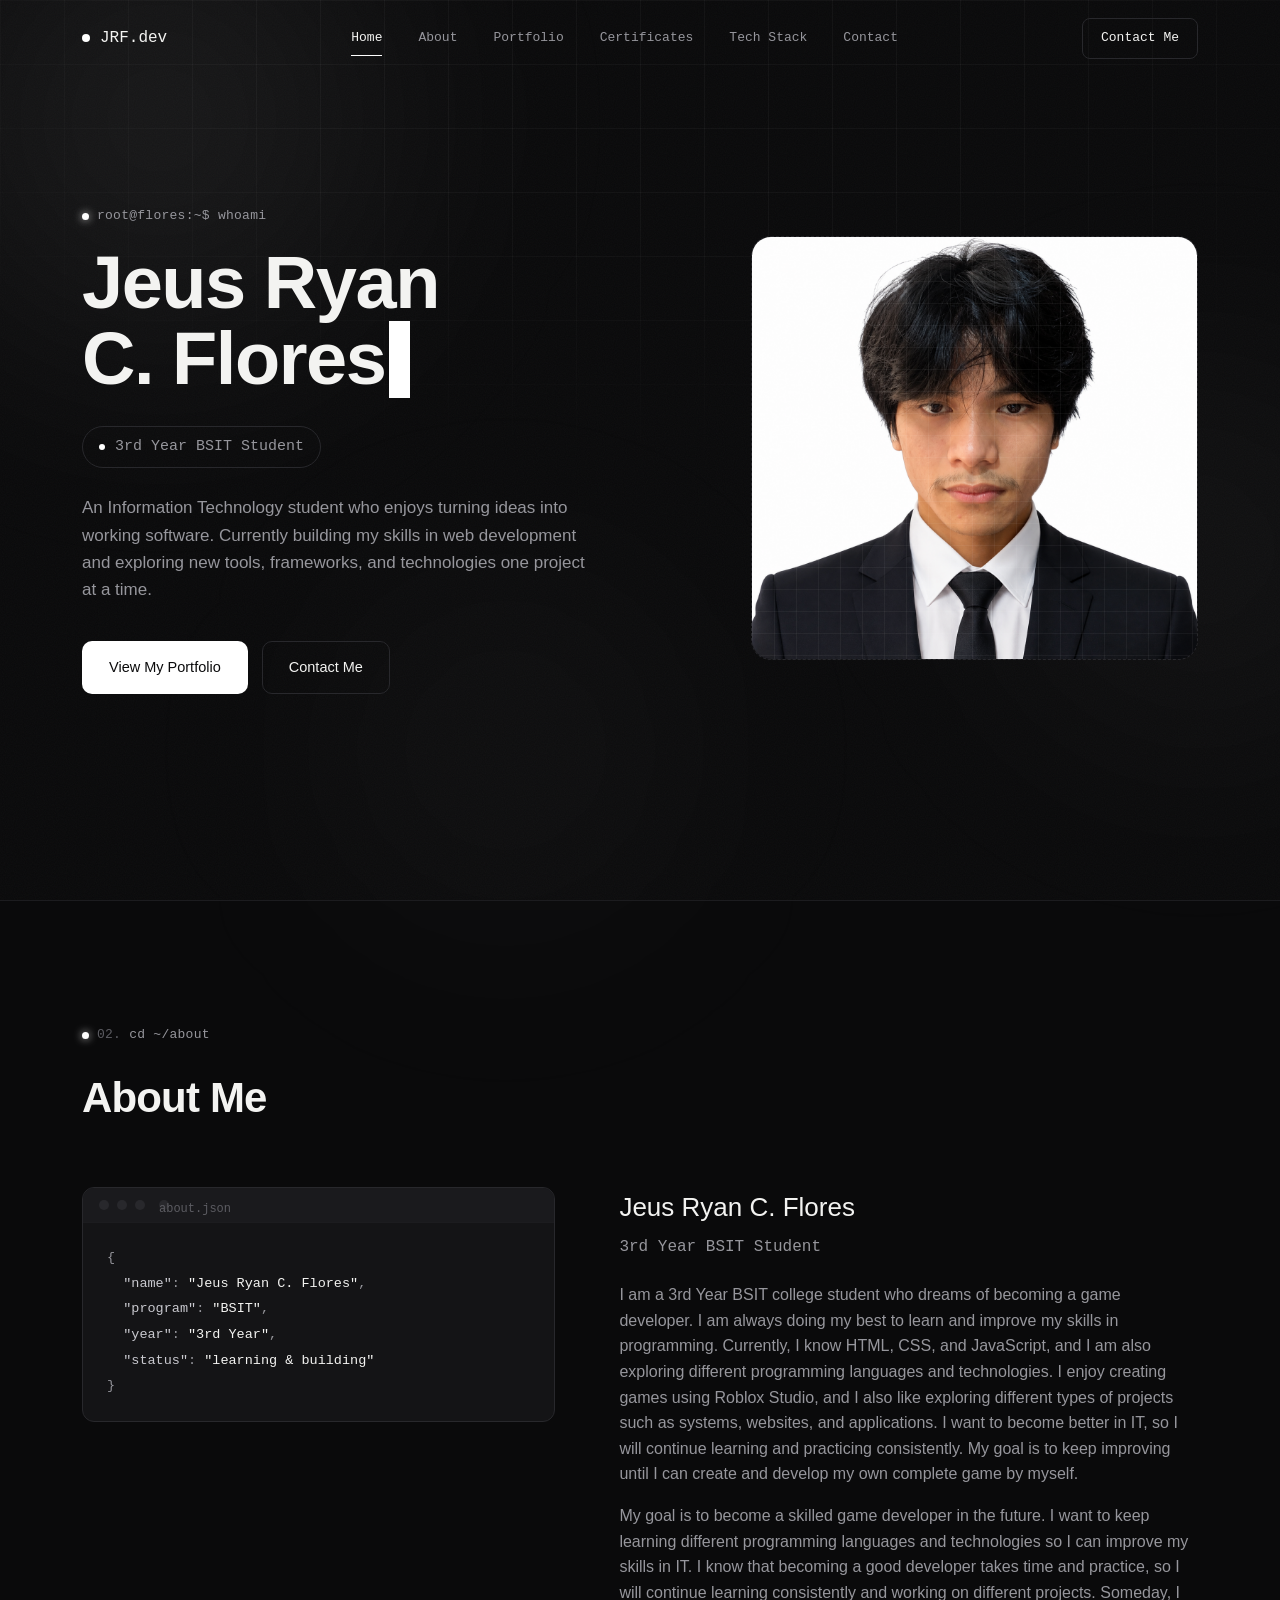
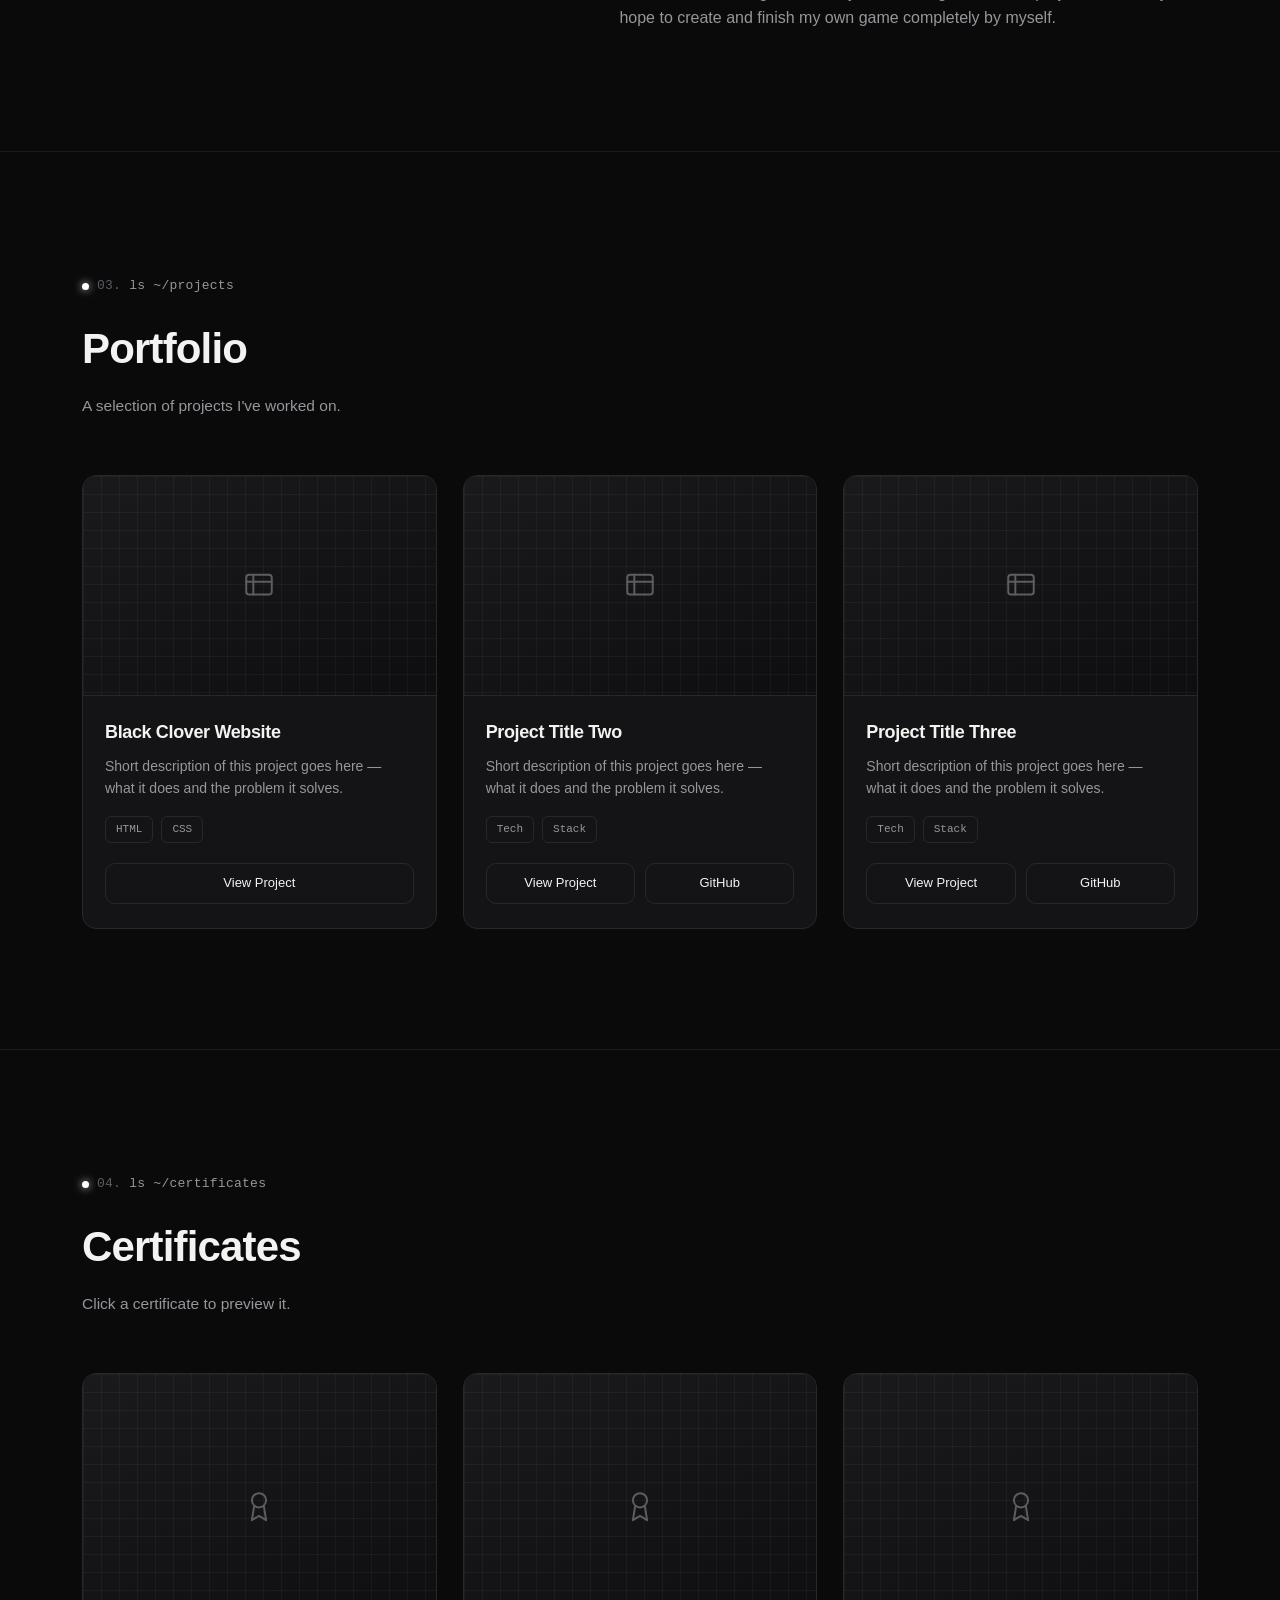
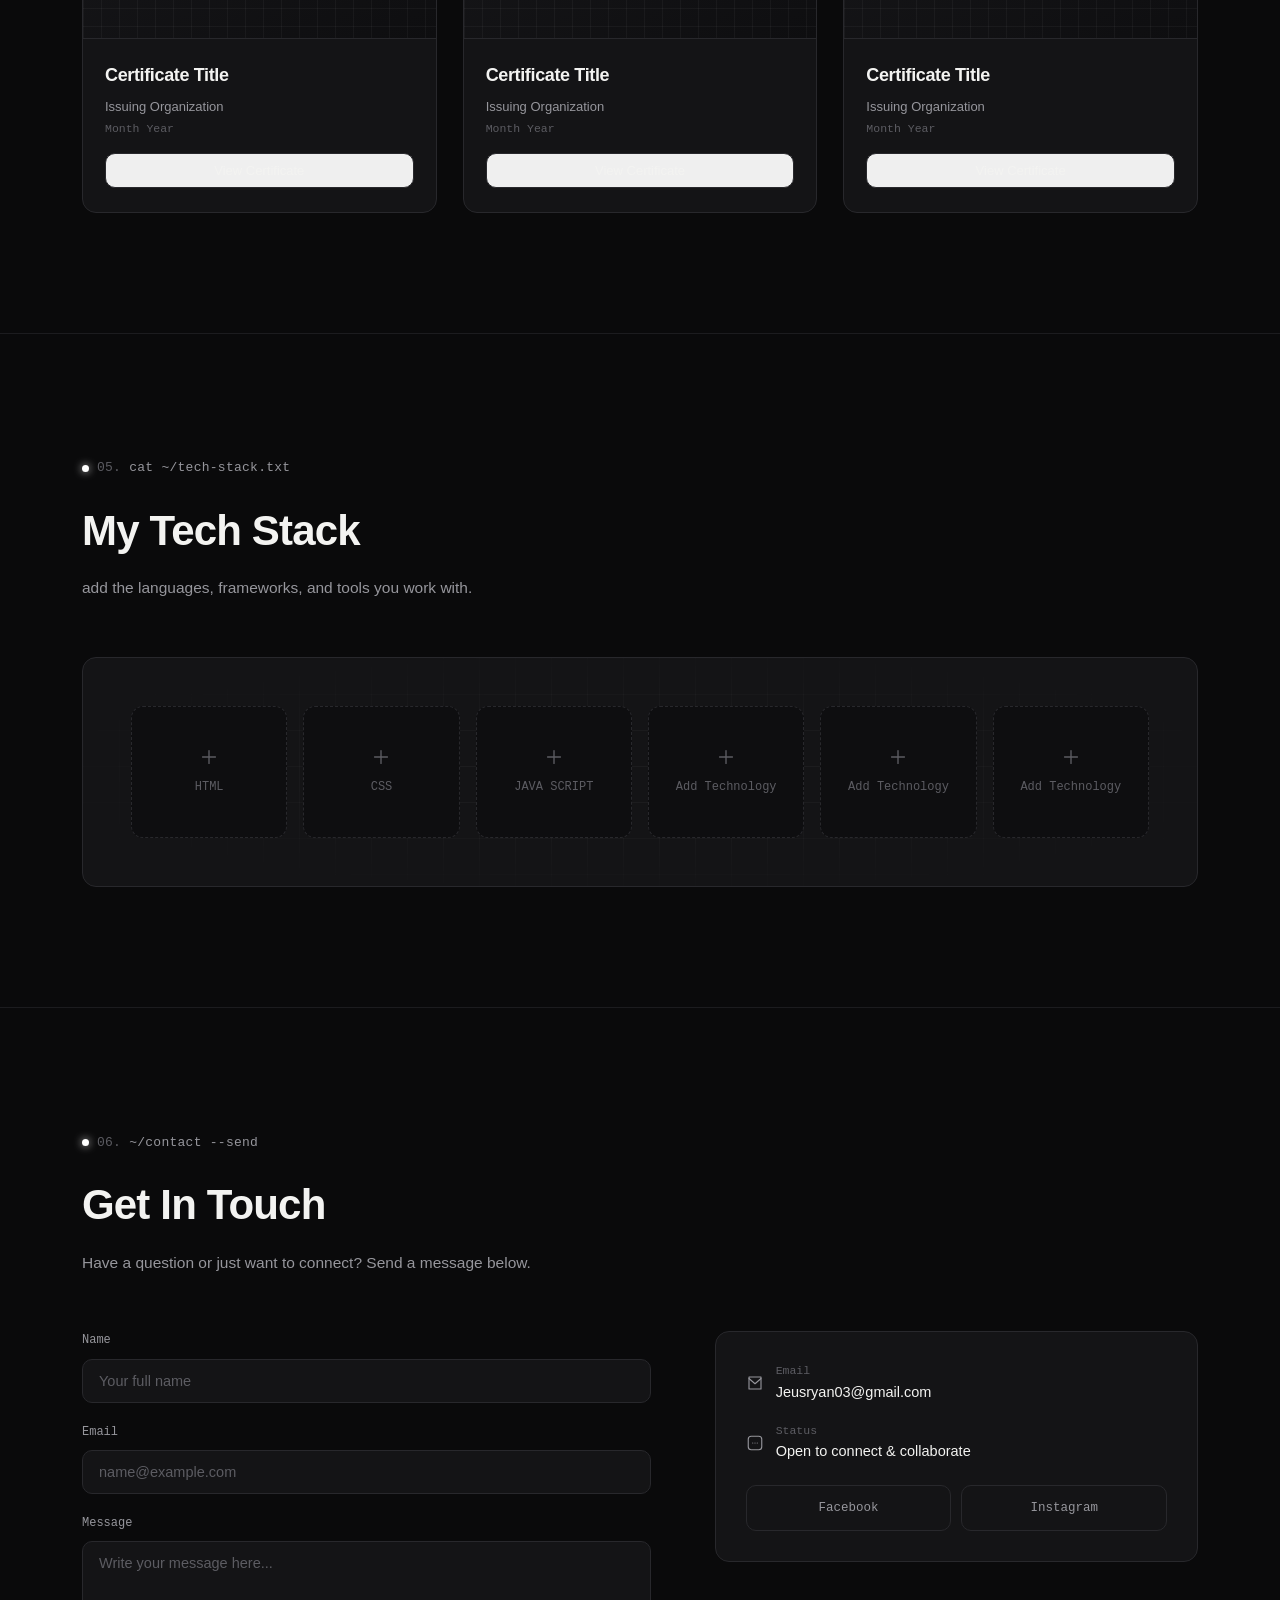
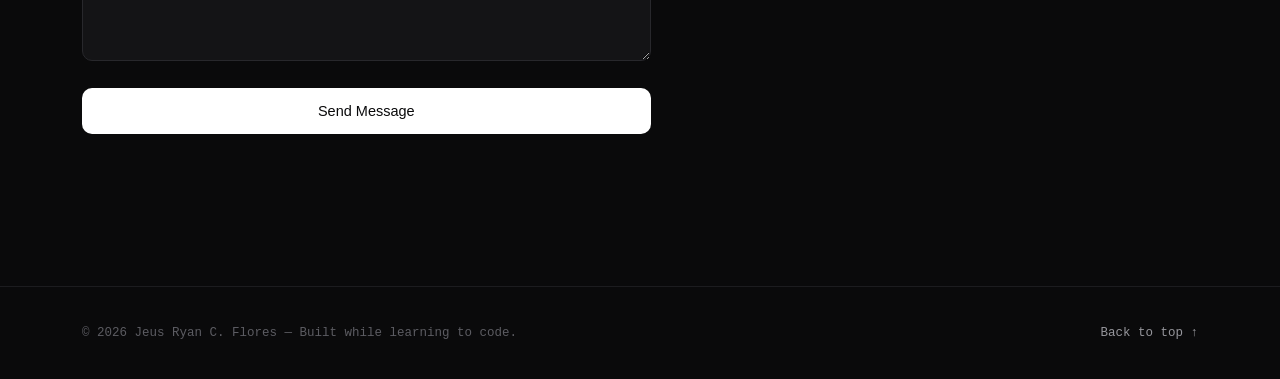
==== commit 791a62d3: "Update index.html" ====
--- a/PortFolio/index.html
+++ b/PortFolio/index.html
@@ -7,7 +7,7 @@
 <link rel="preconnect" href="https://fonts.googleapis.com">
 <link rel="preconnect" href="https://fonts.gstatic.com" crossorigin>
 <link href="https://fonts.googleapis.com/css2?family=Space+Grotesk:wght@400;500;600;700&family=Inter:wght@400;500;600&family=JetBrains+Mono:wght@400;500&display=swap" rel="stylesheet">
-<link rel="stylesheet" href="style.css">
+<link rel="stylesheet" href="Style.css">
 
 </head>
 <body>
@@ -356,4 +356,4 @@
  
 <script src="script.js"></script>
 </body>
-</html>+</html>
--- a/PortFolio/Style.css
+++ b/PortFolio/Style.css
@@ -0,0 +1,375 @@
+/* ============ EDIT ZONE QUICK REFERENCE ============
+   1. Profile photo      -> search "EDIT: PROFILE IMAGE"
+   2. About text          -> search "EDIT: ABOUT TEXT"
+   3. Projects             -> search "EDIT: PROJECT CARD"
+   4. Certificates         -> search "EDIT: CERTIFICATE CARD"
+   5. Tech stack           -> search "EDIT: TECH STACK"
+   6. Email / socials      -> search "EDIT: CONTACT INFO"
+====================================================== */
+ 
+:root{
+  --bg:#0a0a0b;
+  --bg-elevated:#0e0e10;
+  --surface:#141416;
+  --surface-2:#1a1a1d;
+  --border:#28282c;
+  --border-soft:#1c1c1f;
+  --text:#f3f3f1;
+  --text-muted:#96969c;
+  --text-faint:#5c5c62;
+  --white:#ffffff;
+  --radius:14px;
+  --mono:'JetBrains Mono', monospace;
+  --display:'Space Grotesk', sans-serif;
+  --body:'Inter', sans-serif;
+}
+ 
+*{margin:0;padding:0;box-sizing:border-box;}
+html{scroll-behavior:smooth;}
+body{
+  background:var(--bg);
+  color:var(--text);
+  font-family:var(--body);
+  line-height:1.6;
+  overflow-x:hidden;
+  -webkit-font-smoothing:antialiased;
+}
+::selection{background:var(--white);color:var(--bg);}
+ 
+a{color:inherit;text-decoration:none;}
+button{font-family:inherit;cursor:pointer;}
+img{max-width:100%;display:block;}
+ul{list-style:none;}
+ 
+.wrap{max-width:1180px;margin:0 auto;padding:0 32px;}
+ 
+/* ---------- background layers ---------- */
+#bg-canvas{
+  position:fixed;inset:0;z-index:0;pointer-events:none;
+}
+.bg-grid{
+  position:fixed;inset:0;z-index:0;pointer-events:none;
+  background-image:
+    linear-gradient(rgba(255,255,255,0.035) 1px, transparent 1px),
+    linear-gradient(90deg, rgba(255,255,255,0.035) 1px, transparent 1px);
+  background-size:64px 64px;
+  mask-image:radial-gradient(ellipse 80% 60% at 50% 0%, black 40%, transparent 90%);
+}
+.bg-glow{
+  position:fixed;border-radius:50%;filter:blur(120px);z-index:0;pointer-events:none;
+  background:radial-gradient(circle, rgba(255,255,255,0.10), transparent 70%);
+}
+.bg-glow.g1{width:640px;height:640px;top:-200px;left:-160px;}
+.bg-glow.g2{width:560px;height:560px;top:30%;right:-200px;background:radial-gradient(circle, rgba(255,255,255,0.06), transparent 70%);}
+.bg-glow.g3{width:500px;height:500px;bottom:-100px;left:20%;background:radial-gradient(circle, rgba(255,255,255,0.05), transparent 70%);}
+.bg-noise{
+  position:fixed;inset:0;z-index:1;pointer-events:none;opacity:0.035;
+  background-image:url("data:image/svg+xml,%3Csvg xmlns='http://www.w3.org/2000/svg' width='120' height='120'%3E%3Cfilter id='n'%3E%3CfeTurbulence type='fractalNoise' baseFrequency='0.9' numOctaves='2' stitchTiles='stitch'/%3E%3C/filter%3E%3Crect width='100%25' height='100%25' filter='url(%23n)'/%3E%3C/svg%3E");
+}
+ 
+/* ---------- terminal-style labels ---------- */
+.eyebrow{
+  font-family:var(--mono);
+  font-size:13px;
+  color:var(--text-muted);
+  display:inline-flex;
+  align-items:center;
+  gap:8px;
+  margin-bottom:18px;
+  letter-spacing:0.02em;
+}
+.eyebrow::before{
+  content:'';
+  width:7px;height:7px;border-radius:50%;
+  background:var(--white);
+  box-shadow:0 0 8px rgba(255,255,255,0.8);
+}
+.section-num{color:var(--text-faint);}
+ 
+h1,h2,h3{font-family:var(--display);font-weight:600;letter-spacing:-0.02em;}
+ 
+/* ---------- nav ---------- */
+header{
+  position:fixed;top:0;left:0;right:0;z-index:100;
+  border-bottom:1px solid transparent;
+  transition:border-color .3s ease, background-color .3s ease;
+}
+header.scrolled{
+  background:rgba(10,10,11,0.75);
+  backdrop-filter:blur(14px) saturate(140%);
+  -webkit-backdrop-filter:blur(14px) saturate(140%);
+  border-bottom:1px solid var(--border-soft);
+}
+.nav-inner{
+  display:flex;align-items:center;justify-content:space-between;
+  padding:18px 32px;max-width:1180px;margin:0 auto;
+}
+.logo{
+  font-family:var(--mono);font-size:16px;font-weight:500;
+  display:flex;align-items:center;gap:10px;
+}
+.logo .dot{width:8px;height:8px;border-radius:50%;background:var(--white);}
+.nav-links{display:flex;gap:4px;align-items:center;}
+.nav-links a{
+  font-family:var(--mono);font-size:13px;color:var(--text-muted);
+  padding:9px 16px;border-radius:8px;transition:all .2s ease;
+  position:relative;
+}
+.nav-links a:hover{color:var(--text);background:rgba(255,255,255,0.05);}
+.nav-links a.active{color:var(--text);}
+.nav-links a.active::after{
+  content:'';position:absolute;bottom:2px;left:16px;right:16px;height:1px;background:var(--white);
+}
+.nav-cta{
+  font-family:var(--mono);font-size:13px;padding:9px 18px;border-radius:8px;
+  border:1px solid var(--border);background:transparent;color:var(--text);
+  transition:all .2s ease;
+}
+.nav-cta:hover{background:var(--white);color:var(--bg);border-color:var(--white);}
+.menu-toggle{display:none;background:none;border:none;color:var(--text);}
+.menu-toggle svg{width:24px;height:24px;}
+ 
+@media(max-width:860px){
+  .nav-links{
+    position:fixed;top:64px;left:0;right:0;bottom:0;
+    flex-direction:column;align-items:stretch;gap:0;
+    background:rgba(10,10,11,0.97);backdrop-filter:blur(20px);
+    padding:24px 32px;transform:translateX(100%);opacity:0;
+    transition:transform .35s ease, opacity .3s ease;
+    border-top:1px solid var(--border-soft);
+  }
+  .nav-links.open{transform:translateX(0);opacity:1;}
+  .nav-links a{padding:16px 4px;font-size:16px;border-bottom:1px solid var(--border-soft);}
+  .nav-cta{display:none;}
+  .menu-toggle{display:block;}
+}
+ 
+/* ---------- reveal on scroll ---------- */
+.reveal{opacity:0;transform:translateY(24px);transition:opacity .7s ease, transform .7s ease;}
+.reveal.in{opacity:1;transform:translateY(0);}
+ 
+/* ---------- hero ---------- */
+section{position:relative;z-index:2;}
+.hero{
+  min-height:100vh;display:flex;align-items:center;
+  padding:140px 0 80px;
+}
+.hero-inner{
+  display:grid;grid-template-columns:1.15fr 0.85fr;gap:64px;align-items:center;
+}
+.hero-name{
+  font-size:clamp(42px, 6vw, 74px);line-height:1.04;margin-bottom:8px;
+}
+.hero-name .cursor{
+  display:inline-block;width:0.5ch;background:var(--white);
+  animation:blink 1.1s step-end infinite;margin-left:4px;
+}
+@keyframes blink{0%,49%{opacity:1;}50%,100%{opacity:0;}}
+.hero-role{
+  font-family:var(--mono);font-size:15px;color:var(--text-muted);
+  display:inline-flex;align-items:center;gap:10px;
+  border:1px solid var(--border);padding:8px 16px;border-radius:999px;
+  margin:20px 0 26px;
+}
+.hero-role .bar{width:6px;height:6px;background:var(--white);border-radius:50%;animation:pulse 2s ease-in-out infinite;}
+@keyframes pulse{0%,100%{opacity:1;}50%{opacity:0.25;}}
+.hero-intro{
+  color:var(--text-muted);font-size:17px;max-width:520px;margin-bottom:38px;
+}
+.btn-row{display:flex;gap:14px;flex-wrap:wrap;}
+.btn{
+  font-family:var(--body);font-weight:500;font-size:14.5px;
+  padding:14px 26px;border-radius:10px;transition:all .25s ease;
+  display:inline-flex;align-items:center;gap:8px;border:1px solid transparent;
+}
+.btn-primary{background:var(--white);color:#0a0a0b;}
+.btn-primary:hover{transform:translateY(-2px);box-shadow:0 10px 30px rgba(255,255,255,0.15);}
+.btn-outline{border-color:var(--border);color:var(--text);}
+.btn-outline:hover{border-color:var(--text-muted);background:rgba(255,255,255,0.04);transform:translateY(-2px);}
+ 
+/* profile placeholder */
+.profile-frame{
+  position:relative;aspect-ratio:1/0.95;border-radius:20px;
+  border:1px dashed var(--border);
+  background:linear-gradient(155deg, var(--surface) 0%, var(--bg-elevated) 100%);
+  display:flex;flex-direction:column;align-items:center;justify-content:center;
+  gap:18px;overflow:hidden;
+}
+
+.profile-frame::before{
+  content:'';position:absolute;inset:0;
+  background-image:linear-gradient(rgba(255,255,255,0.045) 1px, transparent 1px),linear-gradient(90deg, rgba(255,255,255,0.045) 1px, transparent 1px);
+  background-size:22px 22px;
+}
+.profile-icon{
+  width:64px;height:64px;border-radius:50%;border:1px solid var(--border);
+  display:flex;align-items:center;justify-content:center;position:relative;z-index:1;
+  background:var(--surface-2);
+}
+.profile-icon svg{width:26px;height:26px;stroke:var(--text-muted);}
+.profile-label{
+  font-family:var(--mono);font-size:12.5px;color:var(--text-faint);position:relative;z-index:1;
+  text-align:center;padding:0 20px;
+}
+.profile-tag{
+  position:absolute;top:16px;left:16px;font-family:var(--mono);font-size:11px;
+  color:var(--text-faint);
+}
+ 
+/* ---------- section shell ---------- */
+.section-pad{padding:120px 0;border-top:1px solid var(--border-soft);}
+.section-head{margin-bottom:56px;max-width:640px;}
+.section-title{font-size:clamp(28px,3.6vw,42px);}
+.section-sub{color:var(--text-muted);margin-top:12px;font-size:15.5px;}
+ 
+/* ---------- about ---------- */
+.about-grid{display:grid;grid-template-columns:0.9fr 1.1fr;gap:64px;align-items:start;}
+.code-window{
+  border:1px solid var(--border);border-radius:12px;overflow:hidden;background:var(--surface);
+}
+.code-window-bar{
+  display:flex;align-items:center;gap:8px;padding:12px 16px;border-bottom:1px solid var(--border-soft);
+  background:var(--surface-2);
+}
+.code-window-bar span{width:10px;height:10px;border-radius:50%;background:var(--border);}
+.code-window-title{font-family:var(--mono);font-size:12px;color:var(--text-faint);margin-left:6px;}
+.code-window-body{padding:22px 24px;font-family:var(--mono);font-size:13.5px;color:var(--text-muted);line-height:1.9;}
+.code-window-body .k{color:#c9c9cf;}
+.code-window-body .s{color:var(--text);}
+.about-text{color:var(--text-muted);font-size:16px;}
+.about-text strong{color:var(--text);font-weight:600;}
+.about-name{font-size:26px;font-family:var(--display);color:var(--text);margin-bottom:22px;}
+.about-name span{color:var(--text-muted);font-weight:400;font-size:16px;display:block;margin-top:6px;font-family:var(--mono);}
+.editable-hint{
+  margin-top:24px;font-family:var(--mono);font-size:12px;color:var(--text-faint);
+  border-left:2px solid var(--border);padding-left:12px;
+}
+ 
+/* ---------- cards grid generic ---------- */
+.grid-3{display:grid;grid-template-columns:repeat(3,1fr);gap:26px;}
+@media(max-width:980px){.grid-3{grid-template-columns:repeat(2,1fr);}}
+@media(max-width:640px){.grid-3{grid-template-columns:1fr;}.about-grid{grid-template-columns:1fr;}.hero-inner{grid-template-columns:1fr;}}
+ 
+/* ---------- project cards ---------- */
+.card{
+  background:var(--surface);border:1px solid var(--border);border-radius:var(--radius);
+  overflow:hidden;transition:transform .35s ease, border-color .35s ease, box-shadow .35s ease;
+  display:flex;flex-direction:column;
+}
+.card:hover{transform:translateY(-6px);border-color:#3a3a40;box-shadow:0 20px 50px rgba(0,0,0,0.4);}
+.card-thumb{
+  aspect-ratio:16/10;border-bottom:1px solid var(--border);
+  background:
+    linear-gradient(155deg, var(--surface-2) 0%, var(--bg-elevated) 100%);
+  display:flex;align-items:center;justify-content:center;position:relative;overflow:hidden;
+}
+.card-thumb::before{
+  content:'';position:absolute;inset:0;
+  background-image:linear-gradient(rgba(255,255,255,0.04) 1px, transparent 1px),linear-gradient(90deg, rgba(255,255,255,0.04) 1px, transparent 1px);
+  background-size:18px 18px;
+}
+.card-thumb svg{width:34px;height:34px;stroke:var(--text-faint);position:relative;z-index:1;}
+.card:hover .card-thumb svg{stroke:var(--text-muted);}
+.card-body{padding:22px 22px 24px;display:flex;flex-direction:column;flex:1;}
+.card-title{font-size:18px;font-family:var(--display);margin-bottom:8px;}
+.card-desc{color:var(--text-muted);font-size:14px;margin-bottom:16px;flex:1;}
+.tag-row{display:flex;gap:8px;flex-wrap:wrap;margin-bottom:20px;}
+.tag{
+  font-family:var(--mono);font-size:11px;color:var(--text-muted);
+  border:1px solid var(--border);padding:4px 10px;border-radius:6px;
+}
+.card-actions{display:flex;gap:10px;}
+.card-actions .btn{padding:9px 16px;font-size:13px;flex:1;justify-content:center;}
+ 
+/* ---------- certificates ---------- */
+.cert-card{cursor:pointer;}
+.cert-thumb{aspect-ratio:4/3;}
+.cert-meta{display:flex;flex-direction:column;gap:2px;margin-bottom:14px;}
+.cert-org{color:var(--text-muted);font-size:13px;}
+.cert-date{font-family:var(--mono);font-size:11.5px;color:var(--text-faint);}
+ 
+/* lightbox */
+.lightbox{
+  position:fixed;inset:0;z-index:200;background:rgba(6,6,7,0.9);backdrop-filter:blur(6px);
+  display:none;align-items:center;justify-content:center;padding:24px;
+}
+.lightbox.open{display:flex;}
+.lightbox-inner{
+  max-width:560px;width:100%;background:var(--surface);border:1px solid var(--border);
+  border-radius:16px;overflow:hidden;
+}
+.lightbox-img{
+  aspect-ratio:4/3;background:linear-gradient(155deg, var(--surface-2), var(--bg-elevated));
+  display:flex;align-items:center;justify-content:center;border-bottom:1px solid var(--border);
+}
+.lightbox-img svg{width:40px;height:40px;stroke:var(--text-faint);}
+.lightbox-body{padding:22px 24px;}
+.lightbox-close{
+  position:absolute;top:20px;right:20px;width:38px;height:38px;border-radius:50%;
+  background:var(--surface);border:1px solid var(--border);display:flex;align-items:center;justify-content:center;
+}
+.lightbox-close svg{width:16px;height:16px;stroke:var(--text);}
+ 
+/* ---------- tech stack ---------- */
+.tech-panel{
+  border:1px solid var(--border);border-radius:var(--radius);padding:48px;
+  background:var(--surface);position:relative;overflow:hidden;
+}
+.tech-panel::before{
+  content:'';position:absolute;inset:0;
+  background-image:linear-gradient(rgba(255,255,255,0.035) 1px, transparent 1px),linear-gradient(90deg, rgba(255,255,255,0.035) 1px, transparent 1px);
+  background-size:36px 36px;
+  mask-image:radial-gradient(ellipse 70% 70% at 50% 50%, black 20%, transparent 85%);
+}
+.tech-grid{display:grid;grid-template-columns:repeat(auto-fill,minmax(150px,1fr));gap:16px;position:relative;z-index:1;}
+.tech-slot{
+  aspect-ratio:1/0.85;border:1px dashed var(--border);border-radius:12px;
+  display:flex;flex-direction:column;align-items:center;justify-content:center;gap:10px;
+  color:var(--text-faint);transition:all .25s ease;background:var(--bg-elevated);
+}
+.tech-slot:hover{border-color:var(--text-muted);color:var(--text-muted);background:var(--surface-2);}
+.tech-slot svg{width:22px;height:22px;stroke:currentColor;}
+.tech-slot span{font-family:var(--mono);font-size:12px;}
+ 
+/* ---------- contact ---------- */
+.contact-grid{display:grid;grid-template-columns:1fr 0.85fr;gap:64px;}
+@media(max-width:860px){.contact-grid{grid-template-columns:1fr;}}
+.field-group{margin-bottom:20px;}
+.field-label{font-family:var(--mono);font-size:12px;color:var(--text-muted);display:block;margin-bottom:8px;}
+.field{
+  width:100%;background:var(--surface);border:1px solid var(--border);border-radius:10px;
+  padding:13px 16px;color:var(--text);font-family:var(--body);font-size:14.5px;
+  transition:border-color .2s ease;
+}
+.field:focus{outline:none;border-color:var(--text-muted);}
+textarea.field{resize:vertical;min-height:120px;}
+.field::placeholder{color:var(--text-faint);}
+.contact-side-card{
+  border:1px solid var(--border);border-radius:var(--radius);padding:30px;background:var(--surface);
+  height:fit-content;
+}
+.contact-line{display:flex;align-items:center;gap:12px;margin-bottom:18px;font-size:14.5px;}
+.contact-line svg{width:18px;height:18px;stroke:var(--text-muted);flex-shrink:0;}
+.contact-line .label{color:var(--text-faint);font-family:var(--mono);font-size:11.5px;display:block;}
+.contact-line .val{color:var(--text);word-break:break-all;}
+.social-row{display:flex;gap:10px;margin-top:22px;}
+.social-pill{
+  flex:1;border:1px solid var(--border);border-radius:10px;padding:12px 14px;
+  font-family:var(--mono);font-size:12.5px;color:var(--text-muted);text-align:center;
+  transition:all .2s ease;
+}
+.social-pill:hover{border-color:var(--text-muted);color:var(--text);background:rgba(255,255,255,0.04);}
+ 
+.status-msg{font-family:var(--mono);font-size:13px;color:var(--text-muted);margin-top:14px;min-height:18px;}
+ 
+/* ---------- footer ---------- */
+footer{border-top:1px solid var(--border-soft);padding:36px 0;position:relative;z-index:2;}
+.footer-inner{display:flex;justify-content:space-between;align-items:center;flex-wrap:wrap;gap:12px;}
+.footer-text{font-family:var(--mono);font-size:12.5px;color:var(--text-faint);}
+.back-top{font-family:var(--mono);font-size:12.5px;color:var(--text-muted);}
+.back-top:hover{color:var(--text);}
+ 
+@media(prefers-reduced-motion:reduce){
+  *{animation-duration:0.001ms !important;transition-duration:0.001ms !important;}
+  html{scroll-behavior:auto;}
+}
